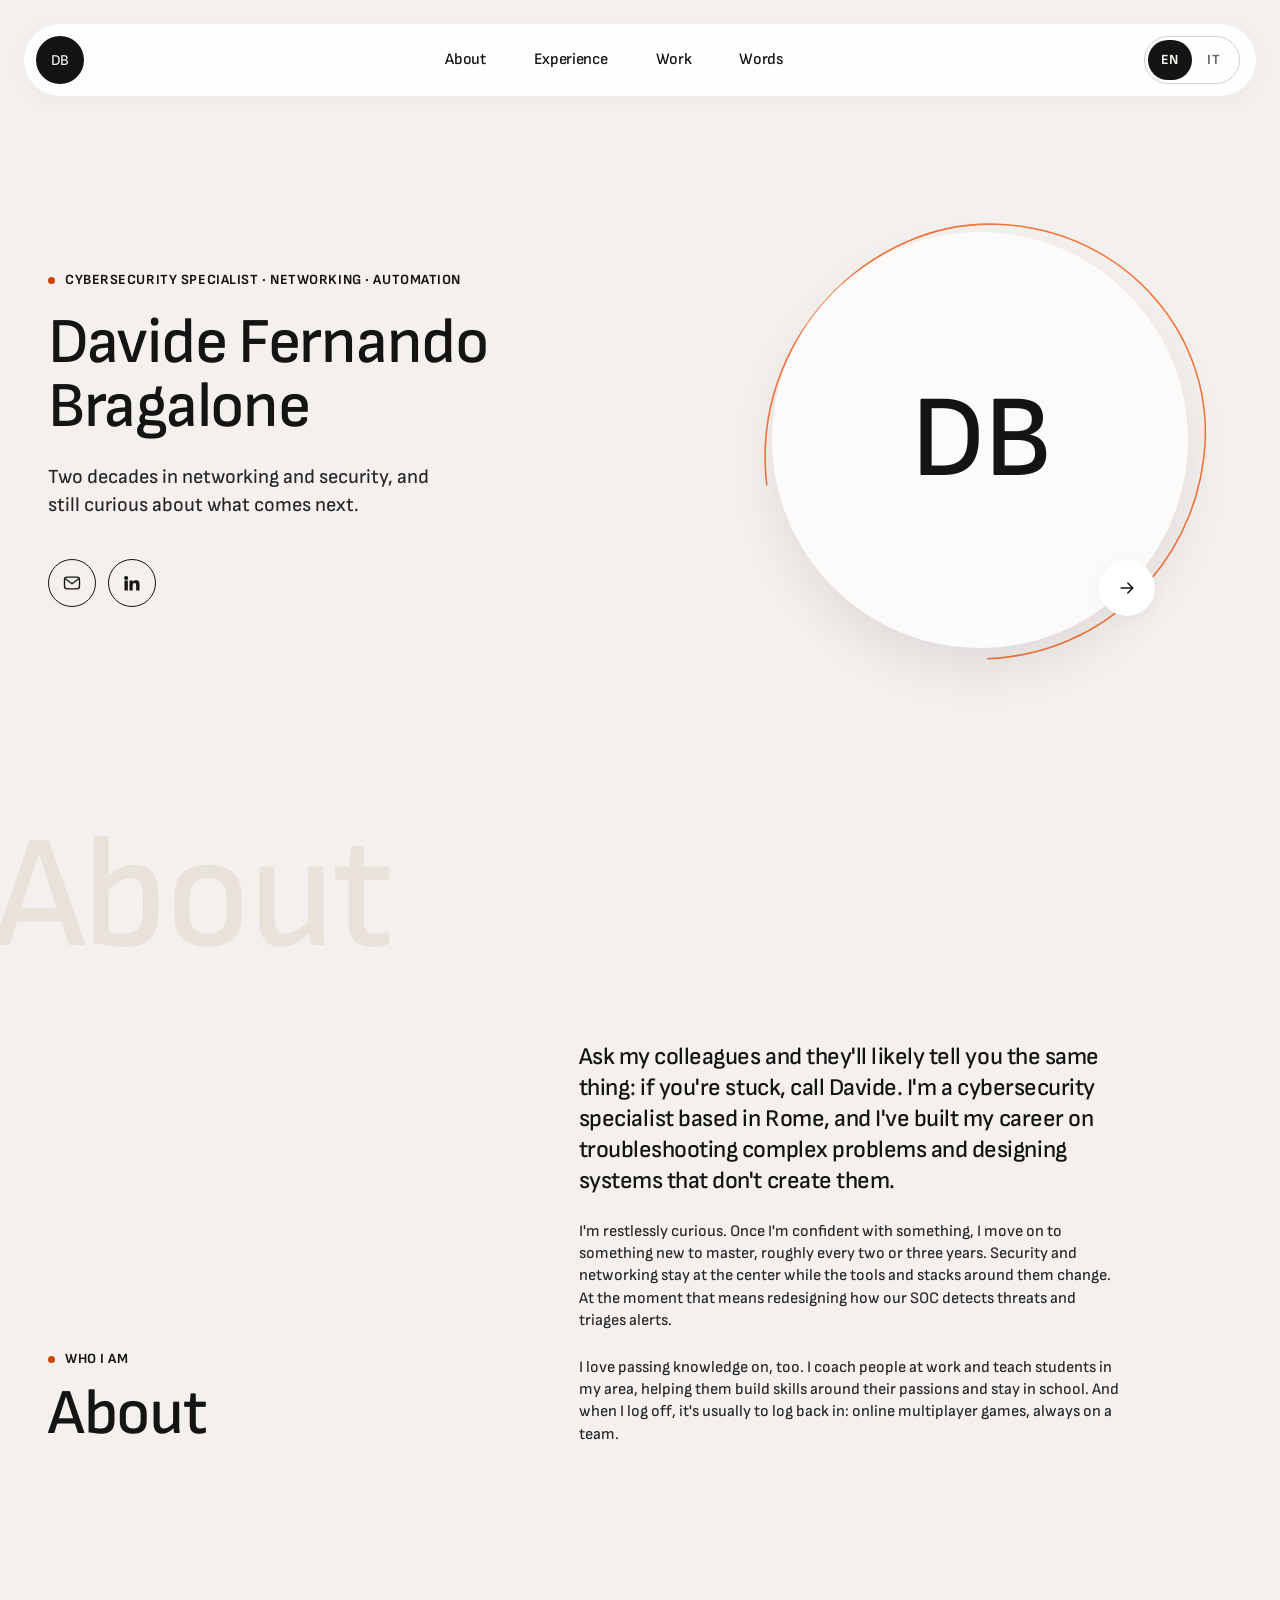
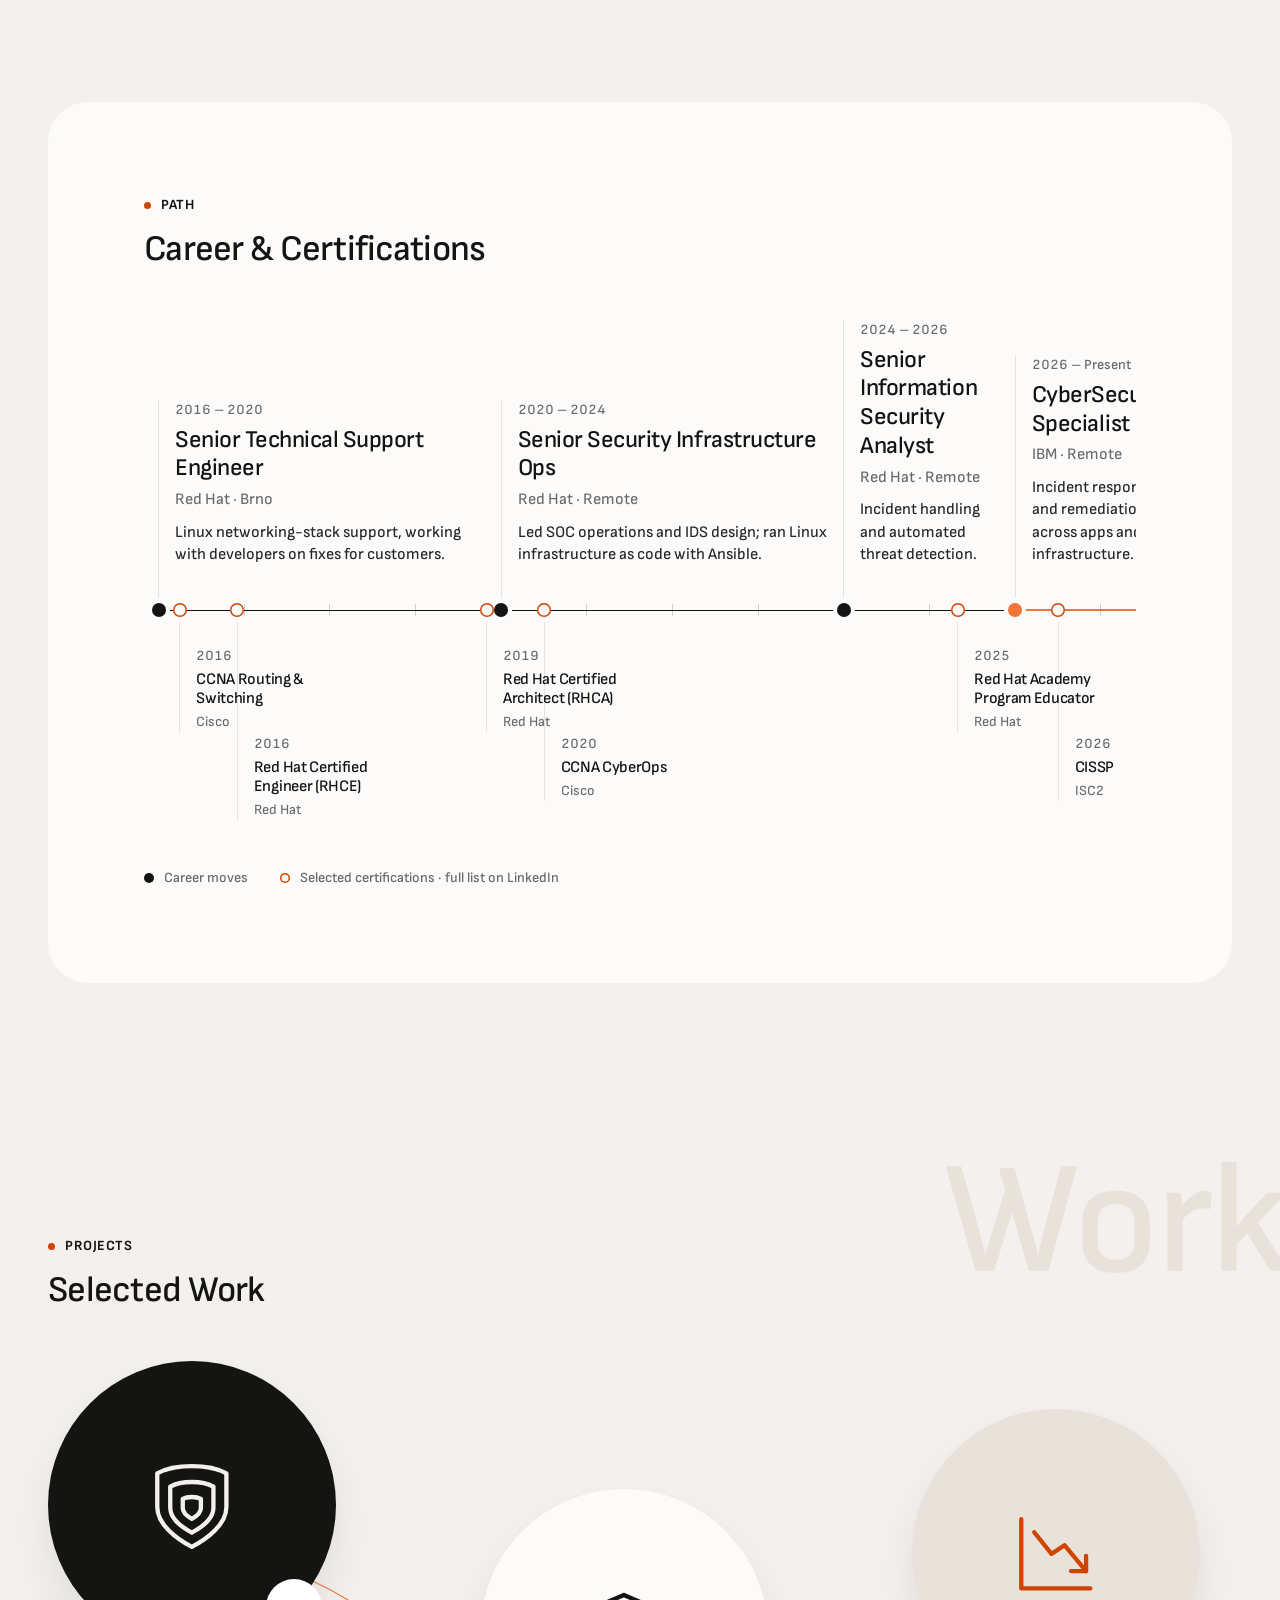
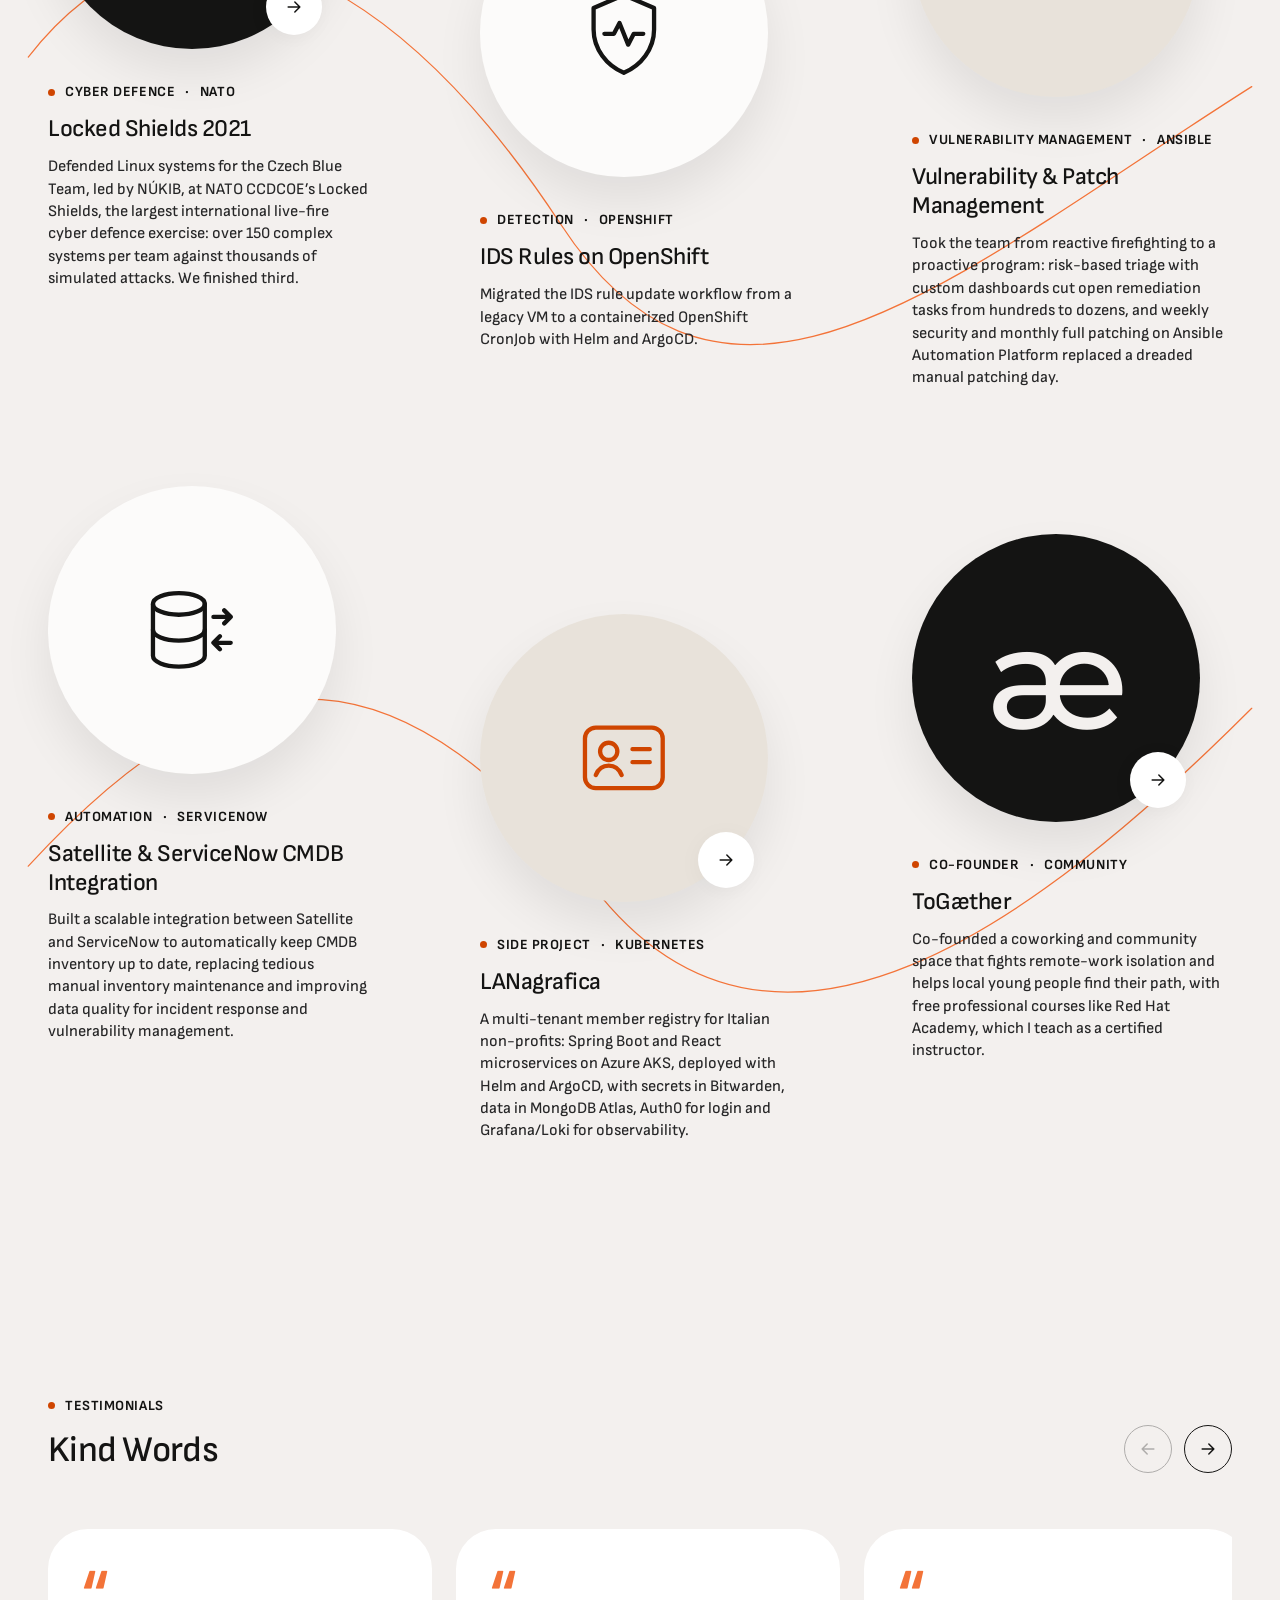
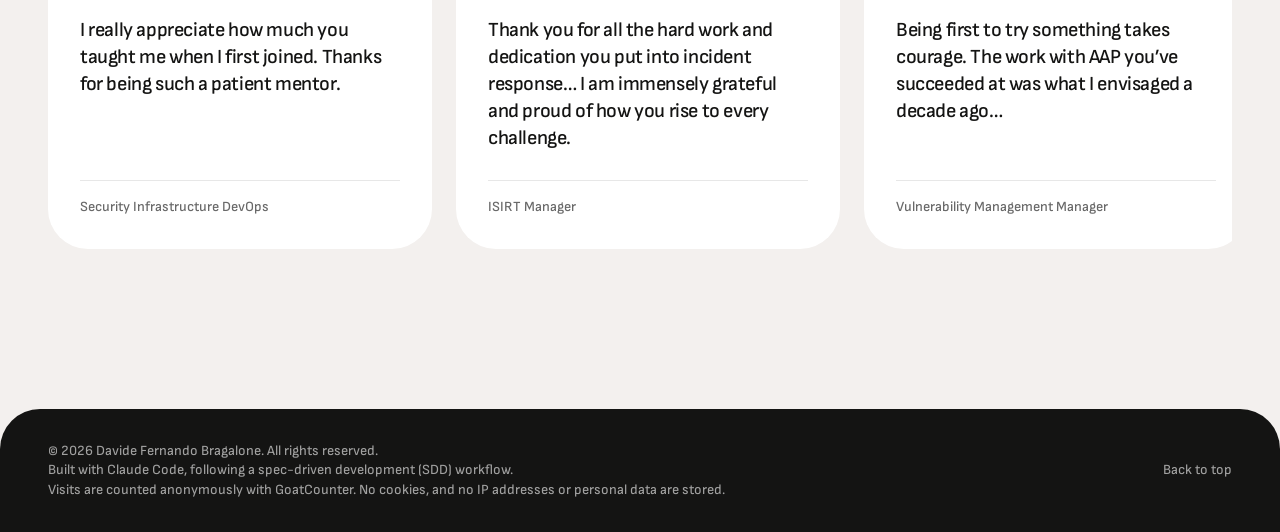
==== index.html @ 735aca2e "feat: personal landing page Static English/Italian landing page with the LANagrafica project page an" ====
<!doctype html>
<html lang="en">
<head>
  <meta charset="utf-8">
  <meta name="viewport" content="width=device-width, initial-scale=1">
  <title data-i18n="meta.title">Davide Fernando Bragalone</title>
  <meta name="color-scheme" content="light">
  <meta name="theme-color" content="#F3F0EE">
  <link rel="preconnect" href="https://fonts.googleapis.com">
  <link rel="preconnect" href="https://fonts.gstatic.com" crossorigin>
  <link rel="stylesheet" href="https://fonts.googleapis.com/css2?family=Sofia+Sans:ital,wght@0,300..800;1,300..800&display=swap">
  <!-- Montserrat only for the ToGæther "æ" portrait glyph, subset to that one character -->
  <link rel="stylesheet" href="https://fonts.googleapis.com/css2?family=Montserrat:wght@500&text=%C3%A6&display=swap">
  <link rel="stylesheet" href="./assets/css/tokens.css">
  <link rel="stylesheet" href="./assets/css/style.css">
  <script>document.documentElement.classList.add("js");</script>
  <script type="module" src="./assets/js/main.js"></script>
  <!-- GoatCounter: cookieless analytics; elements with data-goatcounter-click are counted as click events -->
  <script data-goatcounter="https://arcot.goatcounter.com/count" async src="https://gc.zgo.at/count.js"></script>
</head>
<body>
  <!-- Icon sprite: each icon is defined once and referenced with <use> -->
  <svg width="0" height="0" style="position:absolute" aria-hidden="true" focusable="false">
    <symbol id="i-email" viewBox="0 0 24 24" fill="none" stroke="currentColor" stroke-width="1.6" stroke-linecap="round" stroke-linejoin="round">
      <rect x="3" y="5" width="18" height="14" rx="3"/>
      <path d="M4 7l8 6 8-6"/>
    </symbol>
    <symbol id="i-linkedin" viewBox="0 0 24 24" fill="currentColor">
      <path d="M4.98 3.5a2.5 2.5 0 110 5 2.5 2.5 0 010-5zM3 9h4v12H3zM9 9h3.8v1.7h.05c.53-1 1.83-2.05 3.77-2.05C20.6 8.65 21 11.2 21 14.4V21h-4v-5.9c0-1.4-.03-3.2-1.95-3.2-1.95 0-2.25 1.52-2.25 3.1V21H9z"/>
    </symbol>
    <symbol id="i-arrow" viewBox="0 0 24 24" fill="none" stroke="currentColor" stroke-width="1.8" stroke-linecap="round" stroke-linejoin="round">
      <path d="M5 12h14M13 6l6 6-6 6"/>
    </symbol>
    <symbol id="i-external" viewBox="0 0 24 24" fill="none" stroke="currentColor" stroke-width="1.8" stroke-linecap="round" stroke-linejoin="round">
      <path d="M8 16L16 8M9 8h7v7"/>
    </symbol>
    <symbol id="i-menu" viewBox="0 0 24 24" fill="none" stroke="currentColor" stroke-width="1.8" stroke-linecap="round">
      <path d="M4 8h16M4 16h16"/>
    </symbol>
    <!-- Project portrait icons: thinner stroke than UI icons since they're drawn large -->
    <symbol id="i-ids" viewBox="0 0 24 24" fill="none" stroke="currentColor" stroke-width="1" stroke-linecap="round" stroke-linejoin="round">
      <path d="M12 3l7 3v5c0 4.5-3 8.3-7 10-4-1.7-7-5.5-7-10V6z"/>
      <path d="M7.5 12h2.2l1.3-2.5 2 5 1.3-2.5h2.2"/>
    </symbol>
    <symbol id="i-trend" viewBox="0 0 24 24" fill="none" stroke="currentColor" stroke-width="1" stroke-linecap="round" stroke-linejoin="round">
      <path d="M4 4v16h16"/>
      <path d="M7 7l4 5 3-2 5 6"/>
      <path d="M19 12.5V16h-3.5"/>
    </symbol>
    <symbol id="i-sync-db" viewBox="0 0 24 24" fill="none" stroke="currentColor" stroke-width="1" stroke-linecap="round" stroke-linejoin="round">
      <ellipse cx="9" cy="6" rx="6" ry="2.5"/>
      <path d="M3 6v12c0 1.4 2.7 2.5 6 2.5s6-1.1 6-2.5V6"/>
      <path d="M3 12c0 1.4 2.7 2.5 6 2.5s6-1.1 6-2.5"/>
      <path d="M17 9h4M19.5 7.5L21 9l-1.5 1.5M21 15h-4M18.5 13.5L17 15l1.5 1.5"/>
    </symbol>
    <symbol id="i-card" viewBox="0 0 24 24" fill="none" stroke="currentColor" stroke-width="1" stroke-linecap="round" stroke-linejoin="round">
      <rect x="3" y="5" width="18" height="14" rx="2.5"/>
      <circle cx="8.5" cy="10.5" r="2"/>
      <path d="M5.5 16c.6-1.5 1.7-2.2 3-2.2s2.4.7 3 2.2M14 10h4M14 13h4"/>
    </symbol>
    <symbol id="i-locked-shields" viewBox="0 0 24 24" fill="none" stroke="currentColor" stroke-width="1" stroke-linecap="round" stroke-linejoin="round">
      <path d="M4 4.48C8 2.26 16 2.26 20 4.48V12.25C20 16.32 15.52 19.65 12 21.5C8.48 19.65 4 16.32 4 12.25Z"/>
      <path d="M7 7.53C9.5 6.14 14.5 6.14 17 7.53V12.4C17 14.95 14.2 17.04 12 18.2C9.8 17.04 7 14.95 7 12.4Z"/>
      <path d="M9.9 10.4C10.95 9.8 13.05 9.8 14.1 10.4V12.5C14.1 13.6 12.92 14.5 12 15C11.08 14.5 9.9 13.6 9.9 12.5Z"/>
    </symbol>
  </svg>

  <a class="skip-link" href="#main" data-i18n="skip">Skip to content</a>

  <!-- Floating nav pill -->
  <header class="site-header">
    <div class="nav-pill">
      <a class="monogram" href="#top" data-i18n-attr="aria-label:nav.home" aria-label="Back to top">
        <span data-i18n="nav.monogram">DB</span>
      </a>

      <nav class="site-nav" id="site-nav" data-i18n-attr="aria-label:nav.label" aria-label="Sections">
        <ul>
          <li><a href="#about" data-i18n="nav.about">About</a></li>
          <li><a href="#experience" data-i18n="nav.experience">Experience</a></li>
          <li><a href="#work" data-i18n="nav.work">Work</a></li>
          <li><a href="#words" data-i18n="nav.words">Words</a></li>
        </ul>
      </nav>

      <div class="nav-end">
        <div class="lang-switch" role="group" data-i18n-attr="aria-label:lang.label" aria-label="Language">
          <button class="lang-btn" type="button" data-lang="en" data-goatcounter-click="lang-en" aria-pressed="true" lang="en">EN</button>
          <button class="lang-btn" type="button" data-lang="it" data-goatcounter-click="lang-it" aria-pressed="false" lang="it">IT</button>
        </div>
        <button class="circle-btn menu-btn" type="button" aria-expanded="false" aria-controls="site-nav" data-i18n-attr="aria-label:nav.menu" aria-label="Menu">
          <svg class="icon" aria-hidden="true" focusable="false"><use href="#i-menu"/></svg>
        </button>
      </div>
    </div>
  </header>

  <main id="main" tabindex="-1">
    <!-- Hero -->
    <section class="hero" id="top" aria-labelledby="hero-name">
      <div class="container hero-grid">
        <div class="hero-copy">
          <p class="eyebrow" data-i18n="hero.eyebrow">CyberSecurity Specialist · Networking · Automation</p>
          <h1 class="hero-name" id="hero-name" data-i18n="hero.name">Davide Fernando Bragalone</h1>
          <p class="hero-tagline" data-i18n="hero.tagline">Two decades in networking and security, and still curious about what comes next.</p>
          <ul class="social-links">
            <li>
              <a class="circle-btn" href="mailto:df.bragalone@gmail.com" data-goatcounter-click="contact-email" data-i18n-attr="aria-label:links.email" aria-label="Email">
                <svg class="icon" aria-hidden="true" focusable="false"><use href="#i-email"/></svg>
              </a>
            </li>
            <li>
              <a class="circle-btn" href="https://www.linkedin.com/in/davide-fernando-bragalone-40a007103/" rel="me" data-goatcounter-click="contact-linkedin" data-i18n-attr="aria-label:links.linkedin" aria-label="LinkedIn">
                <svg class="icon" aria-hidden="true" focusable="false"><use href="#i-linkedin"/></svg>
              </a>
            </li>
          </ul>
        </div>

        <div class="hero-visual">
          <!-- Orbital arc around the portrait -->
          <svg class="orbit orbit--hero" viewBox="0 0 400 400" aria-hidden="true" focusable="false">
            <path pathLength="1" d="M28 236 C 14 120, 110 22, 214 26 C 318 30, 392 118, 380 214 C 370 300, 300 372, 206 376"/>
          </svg>
          <div class="portrait-wrap">
            <!-- Swap the monogram for <img src="…" alt="…"> to show a photo; it is cropped to the circle -->
            <div class="portrait portrait--hero">
              <span class="portrait-mono" data-i18n="nav.monogram" aria-hidden="true">DB</span>
            </div>
            <a class="satellite" href="#about" data-i18n-attr="aria-label:hero.cta" aria-label="Discover">
              <svg class="icon" aria-hidden="true" focusable="false"><use href="#i-arrow"/></svg>
            </a>
          </div>
        </div>
      </div>
    </section>

    <!-- About -->
    <section class="section" id="about" aria-labelledby="about-title">
      <p class="ghost" aria-hidden="true" data-i18n="about.title">About</p>
      <div class="container about-grid">
        <header class="section-head" data-reveal>
          <p class="eyebrow" data-i18n="about.eyebrow">Who I am</p>
          <h2 id="about-title" data-i18n="about.title">About</h2>
        </header>
        <div class="about-body" data-reveal>
          <p class="about-lead" data-i18n="about.p1">Ask my colleagues and they'll likely tell you the same thing: if you're stuck, call Davide. I'm a cybersecurity specialist based in Rome, and I've built my career on troubleshooting complex problems and designing systems that don't create them.</p>
          <p data-i18n="about.p2">I'm restlessly curious. Once I'm confident with something, I move on to something new to master, roughly every two or three years. Security and networking stay at the center while the tools and stacks around them change. At the moment that means redesigning how our SOC detects threats and triages alerts.</p>
          <p data-i18n="about.p3">I love passing knowledge on, too. I coach people at work and teach students in my area, helping them build skills around their passions and stay in school. And when I log off, it's usually to log back in: online multiplayer games, always on a team.</p>
        </div>
      </div>
    </section>

    <!-- Career & certifications: horizontal timeline on a shared year axis -->
    <section class="section" id="experience" aria-labelledby="experience-title">
      <div class="container">
        <div class="panel">
          <header class="section-head" data-reveal>
            <p class="eyebrow" data-i18n="exp.eyebrow">Path</p>
            <h2 id="experience-title" data-i18n="exp.title">Career &amp; Certifications</h2>
          </header>

          <!-- --from is the first year on the axis, --years its length. Each stop spans --start → --end; each cert sits at --at. -->
          <div class="htl" role="region" tabindex="0" data-i18n-attr="aria-label:exp.title" aria-label="Career &amp; Certifications">
            <div class="htl-track" style="--from: 2016; --years: 12">
              <h3 class="sr-only" data-i18n="exp.lane.career">Career moves</h3>
              <ol class="htl-career" data-stagger>
                <li class="htl-stop" style="--start: 2016; --end: 2020" data-reveal>
                  <p class="htl-dates"><time datetime="2016-06">2016</time> – <time datetime="2020-10">2020</time></p>
                  <p class="htl-role" data-i18n="exp.1.role">Senior Technical Support Engineer</p>
                  <p class="htl-org" data-i18n="exp.1.org">Red Hat · Brno</p>
                  <p class="htl-note" data-i18n="exp.1.note">Linux networking-stack support, working with developers on fixes for customers.</p>
                </li>
                <li class="htl-stop" style="--start: 2020; --end: 2024" data-reveal>
                  <p class="htl-dates"><time datetime="2020-10">2020</time> – <time datetime="2024-09">2024</time></p>
                  <p class="htl-role" data-i18n="exp.2.role">Senior Security Infrastructure Ops</p>
                  <p class="htl-org" data-i18n="exp.2.org">Red Hat · Remote</p>
                  <p class="htl-note" data-i18n="exp.2.note">Led SOC operations and IDS design; ran Linux infrastructure as code with Ansible.</p>
                </li>
                <li class="htl-stop" style="--start: 2024; --end: 2026" data-reveal>
                  <p class="htl-dates"><time datetime="2024-09">2024</time> – <time datetime="2026-04">2026</time></p>
                  <p class="htl-role" data-i18n="exp.3.role">Senior Information Security Analyst</p>
                  <p class="htl-org" data-i18n="exp.3.org">Red Hat · Remote</p>
                  <p class="htl-note" data-i18n="exp.3.note">Incident handling and automated threat detection.</p>
                </li>
                <li class="htl-stop htl-stop--now" style="--start: 2026; --end: 2028" data-reveal>
                  <p class="htl-dates"><time datetime="2026-04">2026</time> – <span data-i18n="exp.present">Present</span></p>
                  <p class="htl-role" data-i18n="exp.4.role">CyberSecurity Specialist</p>
                  <p class="htl-org" data-i18n="exp.4.org">IBM · Remote</p>
                  <p class="htl-note" data-i18n="exp.4.note">Incident response and remediation across apps and infrastructure.</p>
                </li>
              </ol>

              <div class="htl-axis" aria-hidden="true"></div>

              <h3 class="sr-only" data-i18n="exp.lane.certs">Selected certifications · full list on LinkedIn</h3>
              <ol class="htl-certs" data-stagger>
                <li class="htl-cert" style="--at: 2016.25" data-reveal>
                  <p class="htl-dates"><time datetime="2016-04">2016</time></p>
                  <p class="htl-cert-name" data-i18n="cert.1.name">CCNA Routing &amp; Switching</p>
                  <p class="htl-org" data-i18n="cert.1.issuer">Cisco</p>
                </li>
                <li class="htl-cert" style="--at: 2016.92" data-reveal>
                  <p class="htl-dates"><time datetime="2016-12">2016</time></p>
                  <p class="htl-cert-name" data-i18n="cert.2.name">Red Hat Certified Engineer (RHCE)</p>
                  <p class="htl-org" data-i18n="cert.2.issuer">Red Hat</p>
                </li>
                <li class="htl-cert" style="--at: 2019.83" data-reveal>
                  <p class="htl-dates"><time datetime="2019-11">2019</time></p>
                  <p class="htl-cert-name" data-i18n="cert.3.name">Red Hat Certified Architect (RHCA)</p>
                  <p class="htl-org" data-i18n="cert.3.issuer">Red Hat</p>
                </li>
                <li class="htl-cert" style="--at: 2020.5" data-reveal>
                  <p class="htl-dates"><time datetime="2020">2020</time></p>
                  <p class="htl-cert-name" data-i18n="cert.4.name">CCNA CyberOps</p>
                  <p class="htl-org" data-i18n="cert.4.issuer">Cisco</p>
                </li>
                <li class="htl-cert" style="--at: 2025.33" data-reveal>
                  <p class="htl-dates"><time datetime="2025-05">2025</time></p>
                  <p class="htl-cert-name" data-i18n="cert.5.name">Red Hat Academy Program Educator</p>
                  <p class="htl-org" data-i18n="cert.5.issuer">Red Hat</p>
                </li>
                <li class="htl-cert" style="--at: 2026.5" data-reveal>
                  <p class="htl-dates"><time datetime="2026-07">2026</time></p>
                  <p class="htl-cert-name" data-i18n="cert.6.name">CISSP</p>
                  <p class="htl-org" data-i18n="cert.6.issuer">ISC2</p>
                </li>
              </ol>
            </div>
          </div>

          <ul class="htl-legend" aria-hidden="true">
            <li class="htl-legend-career" data-i18n="exp.lane.career">Career moves</li>
            <li class="htl-legend-cert" data-i18n="exp.lane.certs">Selected certifications · full list on LinkedIn</li>
          </ul>
        </div>
      </div>
    </section>

    <!-- Selected work: circular portraits in an asymmetric constellation -->
    <section class="section section--work" id="work" aria-labelledby="work-title">
      <p class="ghost ghost--right" aria-hidden="true" data-i18n="work.ghost">Work</p>
      <div class="container">
        <header class="section-head" data-reveal>
          <p class="eyebrow" data-i18n="work.eyebrow">Projects</p>
          <h2 id="work-title" data-i18n="work.title">Selected Work</h2>
        </header>

        <div class="constellation">
          <svg class="orbit orbit--work" viewBox="0 0 1200 1400" preserveAspectRatio="none" aria-hidden="true" focusable="false">
            <path d="M-20 300 C 120 120, 330 180, 520 470 C 690 730, 920 520, 1220 330"/>
            <path d="M-20 1120 C 200 880, 360 900, 560 1150 C 740 1370, 1000 1180, 1220 960"/>
          </svg>

          <ul class="work-grid" data-stagger>
            <li>
              <article class="work-card" data-reveal>
                <div class="portrait-wrap">
                  <div class="portrait portrait--ink"><svg class="portrait-icon" aria-hidden="true" focusable="false"><use href="#i-locked-shields"/></svg></div>
                  <a class="satellite" href="https://ccdcoe.org/news/2021/sweden-scored-highest-at-the-cyber-defence-exercise-locked-shields-2021/" data-goatcounter-click="project-locked-shields" aria-labelledby="w1-view w1-title">
                    <span class="sr-only" id="w1-view" data-i18n="work.view">View project</span>
                    <svg class="icon" aria-hidden="true" focusable="false"><use href="#i-arrow"/></svg>
                  </a>
                </div>
                <p class="eyebrow"><span data-i18n="work.1.tag1">Cyber Defence</span> · <span data-i18n="work.1.tag2">NATO</span></p>
                <h3 class="card-title" id="w1-title" data-i18n="work.1.title">Locked Shields 2021</h3>
                <p class="card-text" data-i18n="work.1.blurb">Defended Linux systems for the Czech Blue Team, led by NÚKIB, at NATO CCDCOE’s Locked Shields, the largest international live-fire cyber defence exercise: over 150 complex systems per team against thousands of simulated attacks. We finished third.</p>
              </article>
            </li>
            <li>
              <article class="work-card" data-reveal>
                <div class="portrait-wrap">
                  <div class="portrait portrait--lifted"><svg class="portrait-icon" aria-hidden="true" focusable="false"><use href="#i-ids"/></svg></div>
                </div>
                <p class="eyebrow"><span data-i18n="work.2.tag1">Detection</span> · <span data-i18n="work.2.tag2">OpenShift</span></p>
                <h3 class="card-title" id="w2-title" data-i18n="work.2.title">IDS Rules on OpenShift</h3>
                <p class="card-text" data-i18n="work.2.blurb">Migrated the IDS rule update workflow from a legacy VM to a containerized OpenShift CronJob with Helm and ArgoCD.</p>
              </article>
            </li>
            <li>
              <article class="work-card" data-reveal>
                <div class="portrait-wrap">
                  <div class="portrait portrait--warm"><svg class="portrait-icon" aria-hidden="true" focusable="false"><use href="#i-trend"/></svg></div>
                </div>
                <p class="eyebrow"><span data-i18n="work.3.tag1">Vulnerability Management</span> · <span data-i18n="work.3.tag2">Ansible</span></p>
                <h3 class="card-title" id="w3-title" data-i18n="work.3.title">Vulnerability &amp; Patch Management</h3>
                <p class="card-text" data-i18n="work.3.blurb">Took the team from reactive firefighting to a proactive program: risk-based triage with custom dashboards cut open remediation tasks from hundreds to dozens, and weekly security and monthly full patching on Ansible Automation Platform replaced a dreaded manual patching day.</p>
              </article>
            </li>
            <li>
              <article class="work-card" data-reveal>
                <div class="portrait-wrap">
                  <div class="portrait portrait--lifted"><svg class="portrait-icon" aria-hidden="true" focusable="false"><use href="#i-sync-db"/></svg></div>
                </div>
                <p class="eyebrow"><span data-i18n="work.4.tag1">Automation</span> · <span data-i18n="work.4.tag2">ServiceNow</span></p>
                <h3 class="card-title" id="w4-title" data-i18n="work.4.title">Satellite &amp; ServiceNow CMDB Integration</h3>
                <p class="card-text" data-i18n="work.4.blurb">Built a scalable integration between Satellite and ServiceNow to automatically keep CMDB inventory up to date, replacing tedious manual inventory maintenance and improving data quality for incident response and vulnerability management.</p>
              </article>
            </li>
            <li>
              <article class="work-card" data-reveal>
                <div class="portrait-wrap">
                  <div class="portrait portrait--warm"><svg class="portrait-icon" aria-hidden="true" focusable="false"><use href="#i-card"/></svg></div>
                  <a class="satellite" href="./lanagrafica.html" aria-labelledby="w5-view w5-title">
                    <span class="sr-only" id="w5-view" data-i18n="work.view">View project</span>
                    <svg class="icon" aria-hidden="true" focusable="false"><use href="#i-arrow"/></svg>
                  </a>
                </div>
                <p class="eyebrow"><span data-i18n="work.5.tag1">Side project</span> · <span data-i18n="work.5.tag2">Kubernetes</span></p>
                <h3 class="card-title" id="w5-title" data-i18n="work.5.title">LANagrafica</h3>
                <p class="card-text" data-i18n="work.5.blurb">A multi-tenant member registry for Italian non-profits: Spring Boot and React microservices on Azure AKS, deployed with Helm and ArgoCD, with secrets in Bitwarden, data in MongoDB Atlas, Auth0 for login and Grafana/Loki for observability.</p>
              </article>
            </li>
            <li>
              <article class="work-card" data-reveal>
                <div class="portrait-wrap">
                  <div class="portrait portrait--ink"><span class="portrait-glyph" aria-hidden="true">æ</span></div>
                  <a class="satellite" href="https://www.instagram.com/togaether_anzio" data-goatcounter-click="project-togaether" aria-labelledby="w6-view w6-title">
                    <span class="sr-only" id="w6-view" data-i18n="work.view">View project</span>
                    <svg class="icon" aria-hidden="true" focusable="false"><use href="#i-arrow"/></svg>
                  </a>
                </div>
                <p class="eyebrow"><span data-i18n="work.6.tag1">Co-founder</span> · <span data-i18n="work.6.tag2">Community</span></p>
                <h3 class="card-title" id="w6-title" data-i18n="work.6.title">ToGæther</h3>
                <p class="card-text" data-i18n="work.6.blurb">Co-founded a coworking and community space that fights remote-work isolation and helps local young people find their path, with free professional courses like Red Hat Academy, which I teach as a certified instructor.</p>
              </article>
            </li>
          </ul>
        </div>
      </div>
    </section>

    <!-- Testimonials: stadium cards in a horizontal track. Quotes stay in English in both languages. -->
    <section class="section" id="words" aria-labelledby="words-title">
      <div class="container">
        <div class="words-head">
          <header class="section-head" data-reveal>
            <p class="eyebrow" data-i18n="words.eyebrow">Testimonials</p>
            <h2 id="words-title" data-i18n="words.title">Kind Words</h2>
          </header>
          <div class="carousel-controls">
            <button class="circle-btn carousel-prev" type="button" data-i18n-attr="aria-label:words.prev" aria-label="Previous">
              <svg class="icon icon--flip" aria-hidden="true" focusable="false"><use href="#i-arrow"/></svg>
            </button>
            <button class="circle-btn carousel-next" type="button" data-i18n-attr="aria-label:words.next" aria-label="Next">
              <svg class="icon" aria-hidden="true" focusable="false"><use href="#i-arrow"/></svg>
            </button>
          </div>
        </div>

        <ul class="quote-track" tabindex="0" data-i18n-attr="aria-label:words.title" aria-label="Kind Words" data-stagger>
          <li>
            <figure class="quote-card" lang="en" data-reveal>
              <span class="quote-glyph" aria-hidden="true">“</span>
              <blockquote>
                <p>I really appreciate how much you taught me when I first joined. Thanks for being such a patient mentor.</p>
              </blockquote>
              <figcaption>
                <span class="quote-role">Security Infrastructure DevOps</span>
              </figcaption>
            </figure>
          </li>
          <li>
            <figure class="quote-card" lang="en" data-reveal>
              <span class="quote-glyph" aria-hidden="true">“</span>
              <blockquote>
                <p>Thank you for all the hard work and dedication you put into incident response… I am immensely grateful and proud of how you rise to every challenge.</p>
              </blockquote>
              <figcaption>
                <span class="quote-role">ISIRT Manager</span>
              </figcaption>
            </figure>
          </li>
          <li>
            <figure class="quote-card" lang="en" data-reveal>
              <span class="quote-glyph" aria-hidden="true">“</span>
              <blockquote>
                <p>Being first to try something takes courage. The work with AAP you’ve succeeded at was what I envisaged a decade ago…</p>
              </blockquote>
              <figcaption>
                <span class="quote-role">Vulnerability Management Manager</span>
              </figcaption>
            </figure>
          </li>
          <li>
            <figure class="quote-card" lang="en" data-reveal>
              <span class="quote-glyph" aria-hidden="true">“</span>
              <blockquote>
                <p>Davide is an excellent and reliable partner… who consistently anticipates needs, solves problems, and is always ready to give a hand wherever the team needs it.</p>
              </blockquote>
              <figcaption>
                <span class="quote-role">CTI Analyst</span>
              </figcaption>
            </figure>
          </li>
          <li>
            <figure class="quote-card" lang="en" data-reveal>
              <span class="quote-glyph" aria-hidden="true">“</span>
              <blockquote>
                <p>He’s my point of reference when it comes to networking. Always eager to help and to go the extra mile to find and provide any necessary information for solving technical issues.</p>
              </blockquote>
              <figcaption>
                <span class="quote-role">Support Engineer</span>
              </figcaption>
            </figure>
          </li>
          <li>
            <figure class="quote-card" lang="en" data-reveal>
              <span class="quote-glyph" aria-hidden="true">“</span>
              <blockquote>
                <p>…having a skilled system admin makes a real difference… His willingness to collaborate has greatly helped in identifying the root cause of a bug…</p>
              </blockquote>
              <figcaption>
                <span class="quote-role">Storage SME</span>
              </figcaption>
            </figure>
          </li>
        </ul>
      </div>
    </section>
  </main>

  <footer class="site-footer">
    <div class="container">
      <div class="footer-bottom">
        <div>
          <p class="copyright" data-i18n="footer.copy">© 2026 Davide Fernando Bragalone. All rights reserved.</p>
          <p class="copyright" data-i18n="footer.built">Built with Claude Code, following a spec-driven development (SDD) workflow.</p>
          <p class="copyright" data-i18n="footer.privacy">Visits are counted anonymously with GoatCounter. No cookies, and no IP addresses or personal data are stored.</p>
        </div>
        <a class="footer-top" href="#top" data-i18n="nav.home">Back to top</a>
      </div>
    </div>
  </footer>
</body>
</html>
---- assets/css/tokens.css ----
/* ==========================================================================
   Design tokens — warm editorial system, mirrors design_mastercar.md §2–§6.
   style.css consumes these; it never hardcodes a color, font or duration.
   ========================================================================== */

:root {
  /* Surface */
  --c-canvas: #F3F0EE;       /* Canvas Cream — page background, never white */
  --c-lifted: #FCFBFA;       /* Lifted Cream — paper laid on paper */
  --c-white: #FFFFFF;        /* Nav pill, satellites, secondary buttons */
  --c-ghost: #E8E2DA;        /* Cream-on-cream watermark headlines */

  /* Text & ink */
  --c-ink: #141413;          /* Ink Black — text, primary CTAs, footer */
  --c-charcoal: #262627;
  --c-slate: #696969;        /* Muted secondary text */
  --c-taupe: #D1CDC7;        /* Whisper text / hairlines on cream */

  /* Accent — used sparingly */
  --c-signal: #CF4500;       /* Signal Orange — eyebrow dots only */
  --c-orbit: #F37338;        /* Light Signal Orange — orbital arcs, active cues */
  --c-link: #3860BE;         /* Link Blue — inline links */

  /* Ink at fixed opacities */
  --c-ink-10: rgba(20, 20, 19, 0.1);
  --c-ink-50: rgba(20, 20, 19, 0.5);
  --c-white-15: rgba(255, 255, 255, 0.15);
  --c-white-40: rgba(255, 255, 255, 0.4);
  --c-white-60: rgba(255, 255, 255, 0.6);

  /* Typography — one family; contrast comes from scale, weight, tracking */
  --font: "Sofia Sans", Arial, sans-serif;
  --font-glyph: "Montserrat", var(--font); /* ToGæther "æ" portrait glyph only */
  --w-body: 450;             /* load-bearing half-step weight */
  --w-medium: 500;
  --w-bold: 700;
  --tracking-tight: -0.02em; /* all headlines */
  --tracking-ui: -0.02em;    /* nav links, buttons */
  --tracking-eyebrow: 0.04em;
  --text-xs: 0.75rem;        /* 12 */
  --text-sm: 0.875rem;       /* 14 — eyebrow, footer links */
  --text-base: 1rem;         /* 16 — body, buttons */
  --text-lg: 1.5rem;         /* 24 — H3 */
  --text-xl: clamp(2rem, 4vw, 2.25rem);          /* 36 — H2 */
  --text-hero: clamp(2.5rem, 6vw, 4rem);         /* 64 — H1 */
  --text-ghost: clamp(4.5rem, 14vw, 10rem);      /* watermark */
  --leading-display: 1;
  --leading-title: 1.2;
  --leading: 1.4;

  /* Shape — small, 20–40, or full pill; nothing in between */
  --radius-sm: 4px;
  --radius-btn: 20px;
  --radius-lg: 40px;
  --radius-pill: 999px;
  --border-btn: 1.5px;

  /* Project portrait icons */
  --portrait-icon: 0.36;       /* icon size as a fraction of the portrait diameter */

  /* Elevation — atmospheric, never hard */
  --shadow-1: 0 4px 24px 0 rgba(0, 0, 0, 0.04);
  --shadow-2: 0 24px 48px 0 rgba(0, 0, 0, 0.08);

  /* Motion */
  --dur-fast: 200ms;
  --dur-slow: 600ms;
  --ease: cubic-bezier(0.22, 1, 0.36, 1);
  --stagger-step: 90ms;

  /* Space (8px base: 8 / 16 / 24 / 32 / 48 / 64 / 96 / 128) */
  --space-1: 0.5rem;
  --space-2: 1rem;
  --space-3: 1.5rem;
  --space-4: 2rem;
  --space-6: 3rem;
  --space-8: 4rem;
  --space-12: 6rem;
  --space-16: 8rem;
  --measure: 80rem;          /* 1280 */
  --measure-prose: 60ch;
  --tap: 3rem;               /* 48px */
  --nav-top: 1.5rem;         /* the pill floats, doesn't touch */
  --nav-h: 4.5rem;

  /* Horizontal timeline */
  --htl-year: 5.5rem;        /* narrowest a year gets before the track scrolls */
  --htl-axis: 1.5rem;        /* axis band: line + year ticks */
  --htl-dot: 0.875rem;
  --htl-cert-w: 10rem;
  --htl-cert-drop: 5.5rem;   /* every other cert hangs lower so neighbours don't collide */

  /* Roadmap track (project page) */
  --roadmap-node: 3.5rem;
  --roadmap-line: 1.5px;
}
---- assets/css/style.css ----
/* ==========================================================================
   Layout & components. Mobile-first; breakpoints at 48rem (md) and 64rem (lg).
   Every value comes from tokens.css.
   ========================================================================== */

/* ---------- Base ---------- */

*,
*::before,
*::after {
  box-sizing: border-box;
}

html {
  scroll-behavior: smooth;
  scroll-padding-top: calc(var(--nav-top) + var(--nav-h) + var(--space-2));
  -webkit-text-size-adjust: 100%;
}

body {
  margin: 0;
  min-height: 100vh;
  background: var(--c-canvas);
  color: var(--c-ink);
  font-family: var(--font);
  font-size: var(--text-base);
  font-weight: var(--w-body);
  line-height: var(--leading);
  overflow-x: clip;
  -webkit-font-smoothing: antialiased;
}

h1,
h2,
h3 {
  margin: 0;
  font-weight: var(--w-medium);
  letter-spacing: var(--tracking-tight);
}

p,
ul,
ol,
blockquote,
figure {
  margin: 0;
}

a {
  color: inherit;
}

:focus-visible {
  outline: 2px solid var(--c-ink);
  outline-offset: 3px;
}

.sr-only {
  position: absolute;
  width: 1px;
  height: 1px;
  margin: -1px;
  padding: 0;
  overflow: hidden;
  clip: rect(0 0 0 0);
  white-space: nowrap;
  border: 0;
}

.skip-link {
  position: absolute;
  top: var(--space-1);
  left: var(--space-1);
  z-index: 100;
  display: inline-flex;
  align-items: center;
  min-height: var(--tap);
  padding: 0 var(--space-3);
  border-radius: var(--radius-btn);
  background: var(--c-ink);
  color: var(--c-canvas);
  font-weight: var(--w-medium);
  text-decoration: none;
  transform: translateY(-200%);
}

.skip-link:focus {
  transform: none;
}

.icon {
  width: 1.25rem;
  height: 1.25rem;
  flex: none;
}

.icon--sm {
  width: 1rem;
  height: 1rem;
}

.icon--flip {
  transform: scaleX(-1);
}

/* ---------- Primitives ---------- */

/* Eyebrow: accent dot + uppercase bold label — the section-category signal */
.eyebrow {
  display: inline-flex;
  align-items: center;
  gap: 0.625rem;
  color: var(--c-ink);
  font-size: var(--text-sm);
  font-weight: var(--w-bold);
  line-height: 1;
  letter-spacing: var(--tracking-eyebrow);
  text-transform: uppercase;
}

.eyebrow::before {
  content: "";
  width: 0.4375rem;
  height: 0.4375rem;
  flex: none;
  border-radius: 50%;
  background: var(--c-signal);
}

/* Pill buttons: ink primary, outlined secondary */
.btn {
  display: inline-flex;
  align-items: center;
  justify-content: center;
  gap: var(--space-1);
  min-height: 2.75rem;
  padding: 0.375rem var(--space-3);
  border: var(--border-btn) solid var(--c-ink);
  border-radius: var(--radius-btn);
  font: inherit;
  font-weight: var(--w-medium);
  letter-spacing: var(--tracking-ui);
  line-height: 1;
  text-decoration: none;
  cursor: pointer;
  transition: background-color var(--dur-fast) var(--ease),
    color var(--dur-fast) var(--ease),
    transform var(--dur-fast) var(--ease);
}

.btn:active {
  transform: scale(0.97);
}

.btn--primary {
  background: var(--c-ink);
  color: var(--c-canvas);
}

.btn--primary:hover {
  background: var(--c-charcoal);
}

.btn--secondary {
  background: var(--c-white);
  color: var(--c-ink);
  font-weight: var(--w-body);
}

.btn--secondary:hover {
  background: var(--c-lifted);
}

/* Icon-only circle button */
.circle-btn {
  display: inline-grid;
  place-items: center;
  width: var(--tap);
  height: var(--tap);
  flex: none;
  padding: 0;
  border: 1px solid var(--c-ink);
  border-radius: 50%;
  background: transparent;
  color: var(--c-ink);
  cursor: pointer;
  transition: background-color var(--dur-fast) var(--ease),
    color var(--dur-fast) var(--ease),
    opacity var(--dur-fast) var(--ease);
}

.circle-btn:hover {
  background: var(--c-ink);
  color: var(--c-canvas);
}

.circle-btn:disabled {
  opacity: 0.3;
  cursor: default;
  background: transparent;
  color: var(--c-ink);
}

/* Circular portrait with a docked white satellite CTA */
.portrait-wrap {
  --d: 17rem;
  position: relative;
  width: var(--d);
  max-width: 100%;
  aspect-ratio: 1;
}

.portrait {
  display: grid;
  place-items: center;
  width: 100%;
  height: 100%;
  overflow: hidden;
  border-radius: 50%;
  background: var(--c-lifted);
  box-shadow: var(--shadow-2);
}

.portrait img {
  width: 100%;
  height: 100%;
  object-fit: cover;
}

.portrait--ink {
  background: var(--c-ink);
  color: var(--c-canvas);
}

.portrait--lifted {
  background: var(--c-lifted);
  color: var(--c-ink);
}

.portrait--warm {
  background: var(--c-ghost);
  color: var(--c-signal);
}

.portrait-glyph,
.portrait-mono {
  font-weight: var(--w-medium);
  letter-spacing: var(--tracking-tight);
  line-height: 1;
}

.portrait-glyph {
  font-family: var(--font-glyph);
  font-size: calc(var(--d) * 0.5);
}

.portrait-icon {
  width: calc(var(--d) * var(--portrait-icon));
  height: calc(var(--d) * var(--portrait-icon));
}

/* Sits on the circle's perimeter at 45° (0.854 × diameter), protruding outside */
.satellite {
  --s: 3.5rem;
  position: absolute;
  top: calc(85.4% - var(--s) / 2);
  left: calc(85.4% - var(--s) / 2);
  display: grid;
  place-items: center;
  width: var(--s);
  height: var(--s);
  border-radius: 50%;
  background: var(--c-white);
  color: var(--c-ink);
  box-shadow: var(--shadow-1);
  transition: background-color var(--dur-fast) var(--ease),
    color var(--dur-fast) var(--ease),
    transform var(--dur-fast) var(--ease);
}

.satellite .icon {
  transition: transform var(--dur-fast) var(--ease);
}

.satellite:hover {
  background: var(--c-ink);
  color: var(--c-canvas);
}

.satellite:hover .icon {
  transform: translateX(3px);
}

/* Thin, slightly hand-drawn orbital arcs */
.orbit {
  position: absolute;
  z-index: -1;
  overflow: visible;
  pointer-events: none;
}

.orbit path {
  fill: none;
  stroke: var(--c-orbit);
  stroke-width: 1.25;
  stroke-linecap: round;
}

/* Cream-on-cream watermark headline */
.ghost {
  position: absolute;
  z-index: -1;
  top: var(--space-4);
  left: -0.04em;
  color: var(--c-ghost);
  font-size: var(--text-ghost);
  font-weight: var(--w-medium);
  line-height: 1;
  letter-spacing: var(--tracking-tight);
  white-space: nowrap;
  pointer-events: none;
  user-select: none;
}

.ghost--right {
  left: auto;
  right: -0.04em;
}

.card-title {
  font-size: var(--text-lg);
  line-height: var(--leading-title);
}

.card-text {
  color: var(--c-charcoal);
}

/* ---------- Layout ---------- */

.section {
  position: relative;
  isolation: isolate;
  padding: var(--space-8) var(--space-2);
}

.container {
  width: 100%;
  max-width: var(--measure);
  margin-inline: auto;
}

.section-head {
  display: flex;
  flex-direction: column;
  align-items: flex-start;
  gap: var(--space-2);
  margin-bottom: var(--space-6);
}

.section-head h2 {
  font-size: var(--text-xl);
  line-height: 1.22;
}

/* Lifted-cream stadium panel: paper laid on paper */
.panel {
  padding: var(--space-6) var(--space-3);
  border-radius: var(--radius-lg);
  background: var(--c-lifted);
}

/* ---------- Header: floating nav pill ---------- */

.site-header {
  position: sticky;
  top: var(--nav-top);
  z-index: 50;
  margin-top: var(--nav-top);
  padding-inline: var(--space-2);
}

.nav-pill {
  position: relative;
  display: flex;
  align-items: center;
  gap: var(--space-2);
  max-width: var(--measure);
  min-height: var(--nav-h);
  margin-inline: auto;
  padding: 0.75rem;
  border-radius: var(--radius-pill);
  background: rgba(255, 255, 255, 0.92);
  box-shadow: var(--shadow-1);
  -webkit-backdrop-filter: blur(12px);
  backdrop-filter: blur(12px);
}

.monogram {
  display: grid;
  place-items: center;
  width: var(--tap);
  height: var(--tap);
  flex: none;
  border-radius: 50%;
  background: var(--c-ink);
  color: var(--c-canvas);
  font-size: 0.9375rem;
  font-weight: var(--w-medium);
  letter-spacing: var(--tracking-ui);
  text-decoration: none;
}

.site-nav {
  flex: 1;
  min-width: 0;
}

.site-nav ul {
  display: flex;
  justify-content: center;
  gap: var(--space-1);
  margin: 0;
  padding: 0;
  list-style: none;
}

.site-nav a {
  display: inline-flex;
  align-items: center;
  min-height: 2.75rem;
  padding: 0 var(--space-2);
  border-radius: var(--radius-pill);
  font-weight: var(--w-medium);
  letter-spacing: var(--tracking-ui);
  line-height: 1;
  text-decoration: none;
  white-space: nowrap;
  transition: background-color var(--dur-fast) var(--ease);
}

.site-nav a:hover {
  background: var(--c-canvas);
}

.site-nav a[aria-current] {
  background: var(--c-canvas);
}

.site-nav a[aria-current]::before {
  content: "";
  width: 0.375rem;
  height: 0.375rem;
  margin-right: 0.5rem;
  border-radius: 50%;
  background: var(--c-orbit);
}

.nav-end {
  display: flex;
  align-items: center;
  gap: var(--space-1);
  margin-left: auto;
}

.lang-switch {
  display: flex;
  padding: 0.1875rem;
  border: 1px solid var(--c-taupe);
  border-radius: var(--radius-pill);
}

.lang-btn {
  min-width: 2.75rem;
  min-height: 2.5rem;
  padding: 0 0.5rem;
  border: 0;
  border-radius: var(--radius-pill);
  background: none;
  color: var(--c-slate);
  font: inherit;
  font-size: var(--text-sm);
  font-weight: var(--w-bold);
  letter-spacing: var(--tracking-eyebrow);
  cursor: pointer;
  transition: background-color var(--dur-fast) var(--ease), color var(--dur-fast) var(--ease);
}

.lang-btn:hover {
  color: var(--c-ink);
}

.lang-btn[aria-pressed="true"] {
  background: var(--c-ink);
  color: var(--c-canvas);
}

.menu-btn {
  display: none;
}

/* Mobile: links collapse behind the menu button (only when JS can open it) */
@media (max-width: 47.99rem) {
  .js .menu-btn {
    display: inline-grid;
  }

  .js .site-nav {
    position: absolute;
    top: calc(100% + var(--space-1));
    left: 0;
    right: 0;
    padding: var(--space-3);
    border-radius: var(--radius-lg);
    background: var(--c-white);
    box-shadow: var(--shadow-2);
    opacity: 0;
    visibility: hidden;
    transform: translateY(-0.5rem);
    transition: opacity var(--dur-fast) var(--ease),
      transform var(--dur-fast) var(--ease),
      visibility 0s linear var(--dur-fast);
  }

  .js .nav-pill.is-open .site-nav {
    opacity: 1;
    visibility: visible;
    transform: none;
    transition-delay: 0s;
  }

  .js .site-nav ul {
    flex-direction: column;
    gap: 0.25rem;
  }

  .js .site-nav a {
    width: 100%;
    min-height: var(--tap);
    font-size: var(--text-lg);
    letter-spacing: var(--tracking-tight);
  }

  /* No JS: links wrap onto a second row inside the pill */
  html:not(.js) .nav-pill {
    flex-wrap: wrap;
    border-radius: var(--radius-lg);
  }

  html:not(.js) .site-nav {
    order: 3;
    flex-basis: 100%;
  }

  html:not(.js) .site-nav ul {
    justify-content: flex-start;
    overflow-x: auto;
  }
}

/* ---------- Hero ---------- */

.hero {
  position: relative;
  isolation: isolate;
  padding: var(--space-8) var(--space-2) var(--space-12);
}

.hero-grid {
  display: grid;
  gap: var(--space-8);
  align-items: center;
}

.hero-copy {
  display: flex;
  flex-direction: column;
  align-items: flex-start;
  gap: var(--space-3);
}

.hero-name {
  font-size: var(--text-hero);
  line-height: var(--leading-display);
}

.hero-tagline {
  max-width: 34ch;
  color: var(--c-charcoal);
  font-size: 1.25rem;
}

.social-links {
  display: flex;
  gap: 0.75rem;
  margin-top: var(--space-2);
  padding: 0;
  list-style: none;
}

.hero-visual {
  position: relative;
  isolation: isolate;
  justify-self: center;
  padding: 8%;
}

.hero .portrait-wrap {
  --d: clamp(15rem, 34vw, 26rem);
}

.portrait-mono {
  font-size: calc(var(--d) * 0.28);
}

.orbit--hero {
  inset: 0;
  width: 100%;
  height: 100%;
}

/* ---------- About ---------- */

.about-grid {
  display: grid;
  gap: var(--space-4);
  padding-top: var(--space-8);
}

.about-grid .section-head {
  margin-bottom: 0;
}

.about-grid .section-head h2 {
  font-size: var(--text-hero);
  line-height: var(--leading-display);
}

.about-body {
  display: grid;
  gap: var(--space-3);
  max-width: var(--measure-prose);
  color: var(--c-charcoal);
}

.about-lead {
  color: var(--c-ink);
  font-size: var(--text-lg);
  font-weight: var(--w-medium);
  line-height: 1.3;
  letter-spacing: var(--tracking-tight);
}

/* ---------- Timeline: career above the axis, certifications below ---------- */

/* Scrolls sideways when the viewport is narrower than --years × --htl-year */
.htl {
  overflow-x: auto;
  overscroll-behavior-x: contain;
  scrollbar-width: thin;
  scrollbar-color: var(--c-taupe) transparent;
}

.htl:focus-visible {
  outline-offset: -2px;
  border-radius: var(--radius-btn);
}

.htl-track {
  min-width: calc(var(--years) * var(--htl-year));
  padding: 0 var(--htl-dot) var(--space-3);
}

/* Items share one grid cell and are placed along it by year */
.htl-career,
.htl-certs {
  display: grid;
  padding: 0;
  list-style: none;
}

.htl-career > li,
.htl-certs > li {
  position: relative;
  grid-area: 1 / 1;
  margin-left: calc((var(--start, var(--at)) - var(--from)) / var(--years) * 100%);
  padding-inline: var(--space-2);
  border-left: 1px solid var(--c-ink-10);
}

/* Dot on the axis at the item's start year */
.htl-career > li::after,
.htl-certs > li::after {
  content: "";
  position: absolute;
  left: calc(var(--htl-dot) / -2 - 0.5px);
  width: var(--htl-dot);
  height: var(--htl-dot);
  border-radius: 50%;
}

.htl-stop {
  align-self: end;
  display: grid;
  gap: 0.375rem;
  align-content: start;
  width: calc((var(--end) - var(--start)) / var(--years) * 100%);
  padding-bottom: var(--space-4);
}

.htl-stop::after {
  bottom: calc((var(--htl-axis) + var(--htl-dot)) / -2);
  background: var(--c-ink);
  box-shadow: 0 0 0 4px var(--c-lifted);
}

/* The current role: orange dot, and its span traced along the axis */
.htl-stop--now::after {
  background: var(--c-orbit);
}

.htl-stop--now::before {
  content: "";
  position: absolute;
  left: 0;
  right: 0;
  bottom: calc(var(--htl-axis) / -2 - 1px);
  height: 2px;
  background: var(--c-orbit);
}

.htl-axis {
  height: var(--htl-axis);
  background:
    linear-gradient(var(--c-ink), var(--c-ink)) center / 100% 1px no-repeat,
    repeating-linear-gradient(to right, var(--c-taupe) 0 1px, transparent 1px calc(100% / var(--years)))
      center / 100% 50% no-repeat;
}

.htl-cert {
  align-self: start;
  display: grid;
  gap: 0.25rem;
  align-content: start;
  width: var(--htl-cert-w);
  padding-top: var(--space-3);
}

.htl-cert:nth-child(even) {
  padding-top: calc(var(--space-3) + var(--htl-cert-drop));
}

.htl-cert::after {
  top: calc((var(--htl-axis) + var(--htl-dot)) / -2);
  background: var(--c-lifted);
  box-shadow: inset 0 0 0 1.5px var(--c-signal);
}

.htl-dates {
  color: var(--c-slate);
  font-size: var(--text-sm);
  font-weight: var(--w-medium);
  font-variant-numeric: tabular-nums;
}

.htl-role {
  font-size: var(--text-lg);
  font-weight: var(--w-medium);
  line-height: var(--leading-title);
  letter-spacing: var(--tracking-tight);
}

.htl-cert-name {
  font-weight: var(--w-medium);
  line-height: var(--leading-title);
  letter-spacing: var(--tracking-tight);
}

.htl-org {
  color: var(--c-slate);
}

.htl-cert .htl-org {
  font-size: var(--text-sm);
}

.htl-note {
  margin-top: 0.25rem;
  color: var(--c-charcoal);
}

.htl-legend {
  display: flex;
  flex-wrap: wrap;
  gap: var(--space-1) var(--space-4);
  margin-top: var(--space-3);
  padding: 0;
  list-style: none;
  color: var(--c-slate);
  font-size: var(--text-sm);
  font-weight: var(--w-medium);
}

.htl-legend li {
  display: inline-flex;
  align-items: center;
  gap: 0.625rem;
}

.htl-legend li::before {
  content: "";
  width: 0.625rem;
  height: 0.625rem;
  border-radius: 50%;
}

.htl-legend-career::before {
  background: var(--c-ink);
}

.htl-legend-cert::before {
  box-shadow: inset 0 0 0 1.5px var(--c-signal);
}

/* ---------- Work: constellation of portraits ---------- */

.constellation {
  position: relative;
  isolation: isolate;
}

.orbit--work {
  display: none;
  inset: 0;
  width: 100%;
  height: 100%;
}

.orbit--work path {
  vector-effect: non-scaling-stroke;
}

.work-grid {
  display: grid;
  gap: var(--space-8);
  padding: 0;
  list-style: none;
}

.work-card {
  display: flex;
  flex-direction: column;
  align-items: flex-start;
  gap: 0.75rem;
  max-width: 20rem;
  margin-inline: auto;
}

.work-card .portrait-wrap {
  margin-bottom: var(--space-3);
}

.work-card .card-title {
  margin-top: 0.25rem;
}

/* ---------- Testimonials ---------- */

.words-head {
  display: flex;
  flex-wrap: wrap;
  align-items: flex-end;
  justify-content: space-between;
  gap: var(--space-3);
  margin-bottom: var(--space-6);
}

.words-head .section-head {
  margin-bottom: 0;
}

.carousel-controls {
  display: none;
  gap: 0.75rem;
}

.js .carousel-controls {
  display: flex;
}

.quote-track {
  display: grid;
  grid-auto-flow: column;
  grid-auto-columns: min(85%, 24rem);
  gap: var(--space-3);
  margin: 0 calc(var(--space-2) * -1);
  padding: var(--space-1) var(--space-2) var(--space-4);
  list-style: none;
  overflow-x: auto;
  overscroll-behavior-x: contain;
  scroll-snap-type: x mandatory;
  scroll-padding-inline: var(--space-2);
  scrollbar-width: none;
}

.quote-track::-webkit-scrollbar {
  display: none;
}

.quote-track:focus-visible {
  outline-offset: -2px;
  border-radius: var(--radius-lg);
}

.quote-track > li {
  display: flex;
  scroll-snap-align: start;
}

.quote-card {
  display: flex;
  flex-direction: column;
  gap: var(--space-2);
  width: 100%;
  min-height: 20rem;
  padding: var(--space-4);
  border-radius: var(--radius-lg);
  background: var(--c-white);
}

.quote-glyph {
  height: 2.5rem;
  color: var(--c-orbit);
  font-size: 4.5rem;
  font-weight: var(--w-medium);
  line-height: 1;
}

.quote-card blockquote {
  flex: 1;
  font-size: 1.25rem;
  font-weight: var(--w-medium);
  line-height: 1.35;
  letter-spacing: var(--tracking-tight);
}

.quote-card figcaption {
  display: flex;
  flex-direction: column;
  gap: 0.125rem;
  padding-top: var(--space-2);
  border-top: 1px solid var(--c-ink-10);
}

.quote-card cite {
  color: var(--c-ink);
  font-size: var(--text-base);
  font-style: normal;
  font-weight: var(--w-bold);
}

.quote-role {
  color: var(--c-slate);
  font-size: var(--text-sm);
  font-weight: var(--w-medium);
}

/* ---------- Project page (lanagrafica.html) ---------- */

.project-intro {
  max-width: var(--measure-prose);
  color: var(--c-charcoal);
}

/* Reuses the About split, but with regular H2s and no top gap */
.project-dev {
  padding-top: 0;
}

.project-dev .section-head h2 {
  font-size: var(--text-xl);
  line-height: 1.22;
}

.project-subhead {
  margin: var(--space-8) 0 var(--space-3);
}

.section-head + .project-subhead {
  margin-top: 0;
}

.stack-grid {
  display: grid;
  gap: var(--space-2);
  margin: 0;
}

.stack-item {
  display: grid;
  gap: 0.75rem;
  align-content: start;
  padding: var(--space-3);
  border-radius: var(--radius-btn);
  background: var(--c-white);
}

.stack-item dd {
  margin: 0;
  color: var(--c-charcoal);
}

.highlight-grid {
  display: grid;
  gap: var(--space-2);
  padding: 0;
  list-style: none;
  counter-reset: highlight;
}

.highlight-card {
  display: grid;
  gap: var(--space-1);
  align-content: start;
  padding: var(--space-4);
  border-radius: var(--radius-lg);
  background: var(--c-canvas);
  counter-increment: highlight;
}

.highlight-card::before {
  content: counter(highlight, decimal-leading-zero);
  margin-bottom: var(--space-1);
  color: var(--c-orbit);
  font-size: var(--text-lg);
  font-weight: var(--w-medium);
  font-variant-numeric: tabular-nums;
  line-height: 1;
}

.highlight-title {
  margin: 0;
  font-size: 1.25rem;
  font-weight: var(--w-medium);
  line-height: var(--leading-title);
  letter-spacing: var(--tracking-tight);
}

/* Roadmap: icon nodes joined by a dashed orbit line; vertical on mobile, horizontal on lg */
.roadmap {
  --gap: var(--space-4);
  display: grid;
  gap: var(--gap);
  padding: 0;
  list-style: none;
}

.roadmap-step {
  position: relative;
  display: grid;
  grid-template-columns: var(--roadmap-node) 1fr;
  column-gap: var(--space-3);
  row-gap: var(--space-1);
  align-content: start;
}

.roadmap-step > :not(.roadmap-node) {
  grid-column: 2;
}

.roadmap-step .highlight-title {
  padding-top: 0.875rem;
}

.roadmap-node {
  grid-row: 1 / span 2;
  display: grid;
  place-items: center;
  width: var(--roadmap-node);
  height: var(--roadmap-node);
  border-radius: 50%;
  background: var(--c-white);
  color: var(--c-ink);
  box-shadow: var(--shadow-1);
}

.roadmap-node .icon {
  width: 1.5rem;
  height: 1.5rem;
}

/* Connector to the next step */
.roadmap-step:not(:last-child)::before {
  content: "";
  position: absolute;
  z-index: -1;
  top: var(--roadmap-node);
  bottom: calc(var(--gap) * -1);
  left: calc(var(--roadmap-node) / 2 - var(--roadmap-line) / 2);
  border-left: var(--roadmap-line) dashed var(--c-orbit);
}

/* ---------- Footer ---------- */

.site-footer {
  padding: var(--space-4) var(--space-3);
  border-radius: var(--radius-lg) var(--radius-lg) 0 0;
  background: var(--c-ink);
  color: var(--c-white);
}

.site-footer :focus-visible {
  outline-color: var(--c-white);
}

.footer-bottom {
  display: flex;
  flex-wrap: wrap;
  align-items: center;
  justify-content: space-between;
  gap: var(--space-2);
}

.footer-top {
  display: inline-flex;
  align-items: center;
  min-height: 2.75rem;
  text-decoration: none;
  text-underline-offset: 0.25em;
}

.footer-top:hover {
  text-decoration: underline;
}

.copyright,
.footer-top {
  color: var(--c-white-60);
  font-size: var(--text-sm);
}

/* ---------- Motion (only when JS is on and motion is welcome) ---------- */

@media (prefers-reduced-motion: no-preference) {
  .js [data-reveal] {
    opacity: 0;
    transform: translateY(1.5rem);
    transition: opacity var(--dur-slow) var(--ease),
      transform var(--dur-slow) var(--ease);
    transition-delay: calc(var(--stagger, 0) * var(--stagger-step));
  }

  .js [data-reveal].is-visible {
    opacity: 1;
    transform: none;
  }

  /* Hero orbit traces itself in on load */
  .js .orbit--hero path {
    stroke-dasharray: 1;
    stroke-dashoffset: 1;
    animation: orbit-draw 1.8s var(--ease) 0.3s forwards;
  }

  @keyframes orbit-draw {
    to {
      stroke-dashoffset: 0;
    }
  }

  .js .hero-copy > *,
  .js .hero .portrait-wrap {
    animation: rise var(--dur-slow) var(--ease) both;
  }

  .js .hero-copy > :nth-child(2) { animation-delay: 60ms; }
  .js .hero-copy > :nth-child(3) { animation-delay: 120ms; }
  .js .hero-copy > :nth-child(4) { animation-delay: 180ms; }
  .js .hero-copy > :nth-child(5) { animation-delay: 240ms; }
  .js .hero .portrait-wrap { animation-delay: 150ms; }

  @keyframes rise {
    from {
      opacity: 0;
      transform: translateY(1rem);
    }
  }
}

@media (prefers-reduced-motion: reduce) {
  html {
    scroll-behavior: auto;
  }

  *,
  *::before,
  *::after {
    animation: none !important;
    transition-duration: 0ms !important;
    transition-delay: 0ms !important;
  }
}

/* ---------- md ≥ 48rem ---------- */

@media (min-width: 48rem) {
  .section {
    padding: var(--space-12) var(--space-6);
  }

  .hero {
    padding-inline: var(--space-6);
  }

  .site-header {
    padding-inline: var(--space-3);
  }

  .nav-pill {
    padding: 0.75rem 0.75rem 0.75rem 0.75rem;
  }

  .panel {
    padding: var(--space-8) var(--space-6);
  }

  .work-grid {
    grid-template-columns: repeat(2, 1fr);
    column-gap: var(--space-6);
  }

  /* Stagger the second column so portraits don't sit on a strict grid */
  .work-grid > li:nth-child(even) {
    margin-top: var(--space-12);
  }

  .stack-grid {
    grid-template-columns: repeat(2, 1fr);
  }

  .quote-track {
    margin-inline: 0;
    padding-inline: 0;
    scroll-padding-inline: 0;
  }

  .site-footer {
    padding: var(--space-4) var(--space-6);
  }
}

/* ---------- lg ≥ 64rem ---------- */

@media (min-width: 64rem) {
  .section {
    padding-block: var(--space-16);
  }

  .nav-pill {
    padding-inline: 0.75rem var(--space-2);
  }

  .site-nav ul {
    gap: var(--space-2);
  }

  .hero {
    padding-top: var(--space-12);
  }

  .hero-grid {
    grid-template-columns: 1.1fr 0.9fr;
  }

  .about-grid {
    grid-template-columns: 5fr 7fr;
    gap: var(--space-8);
    align-items: end;
    padding-top: var(--space-16);
  }

  .panel {
    padding: var(--space-12) var(--space-12);
  }

  .project-dev {
    padding-top: 0;
    align-items: start;
  }

  .stack-grid,
  .highlight-grid {
    grid-template-columns: repeat(3, 1fr);
  }

  .roadmap {
    grid-template-columns: repeat(5, 1fr);
  }

  .roadmap-step {
    grid-template-columns: 1fr;
  }

  .roadmap-step > :not(.roadmap-node) {
    grid-column: 1;
  }

  .roadmap-node {
    grid-row: auto;
    margin-bottom: var(--space-2);
  }

  .roadmap-step .highlight-title {
    padding-top: 0;
  }

  .roadmap-step:not(:last-child)::before {
    top: calc(var(--roadmap-node) / 2 - var(--roadmap-line) / 2);
    bottom: auto;
    left: var(--roadmap-node);
    right: calc(var(--gap) * -1);
    border-left: 0;
    border-top: var(--roadmap-line) dashed var(--c-orbit);
  }

  /* Asymmetric constellation with orbital arcs */
  .orbit--work {
    display: block;
  }

  .work-grid {
    grid-template-columns: repeat(3, 1fr);
    column-gap: var(--space-8);
    row-gap: var(--space-12);
  }

  .work-grid > li:nth-child(even) {
    margin-top: 0;
  }

  .work-grid > li:nth-child(3n + 1) .work-card {
    margin-left: 0;
  }

  .work-grid > li:nth-child(3n + 2) {
    margin-top: var(--space-16);
  }

  .work-grid > li:nth-child(3n + 3) {
    margin-top: var(--space-6);
  }

  .work-grid > li:nth-child(3n + 3) .work-card {
    margin-right: 0;
  }

  .work-card .portrait-wrap {
    --d: 18rem;
  }
}
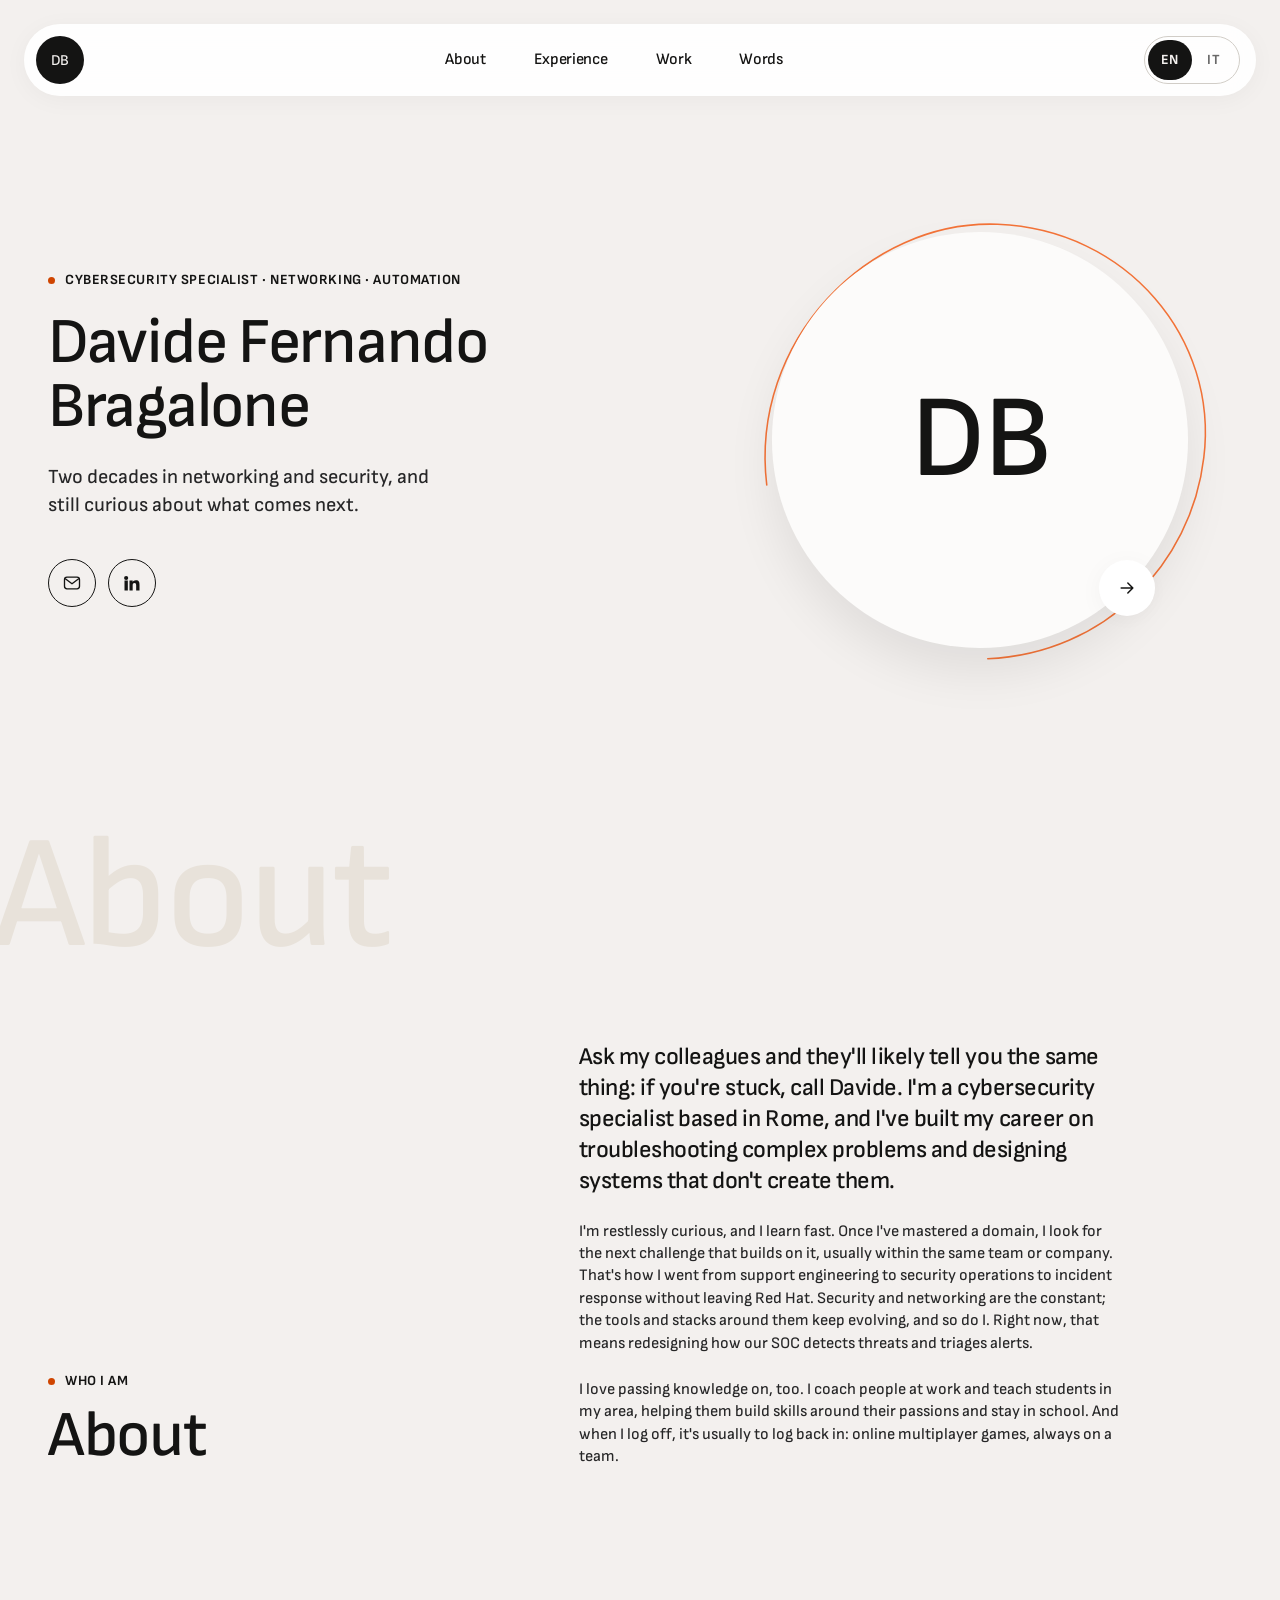
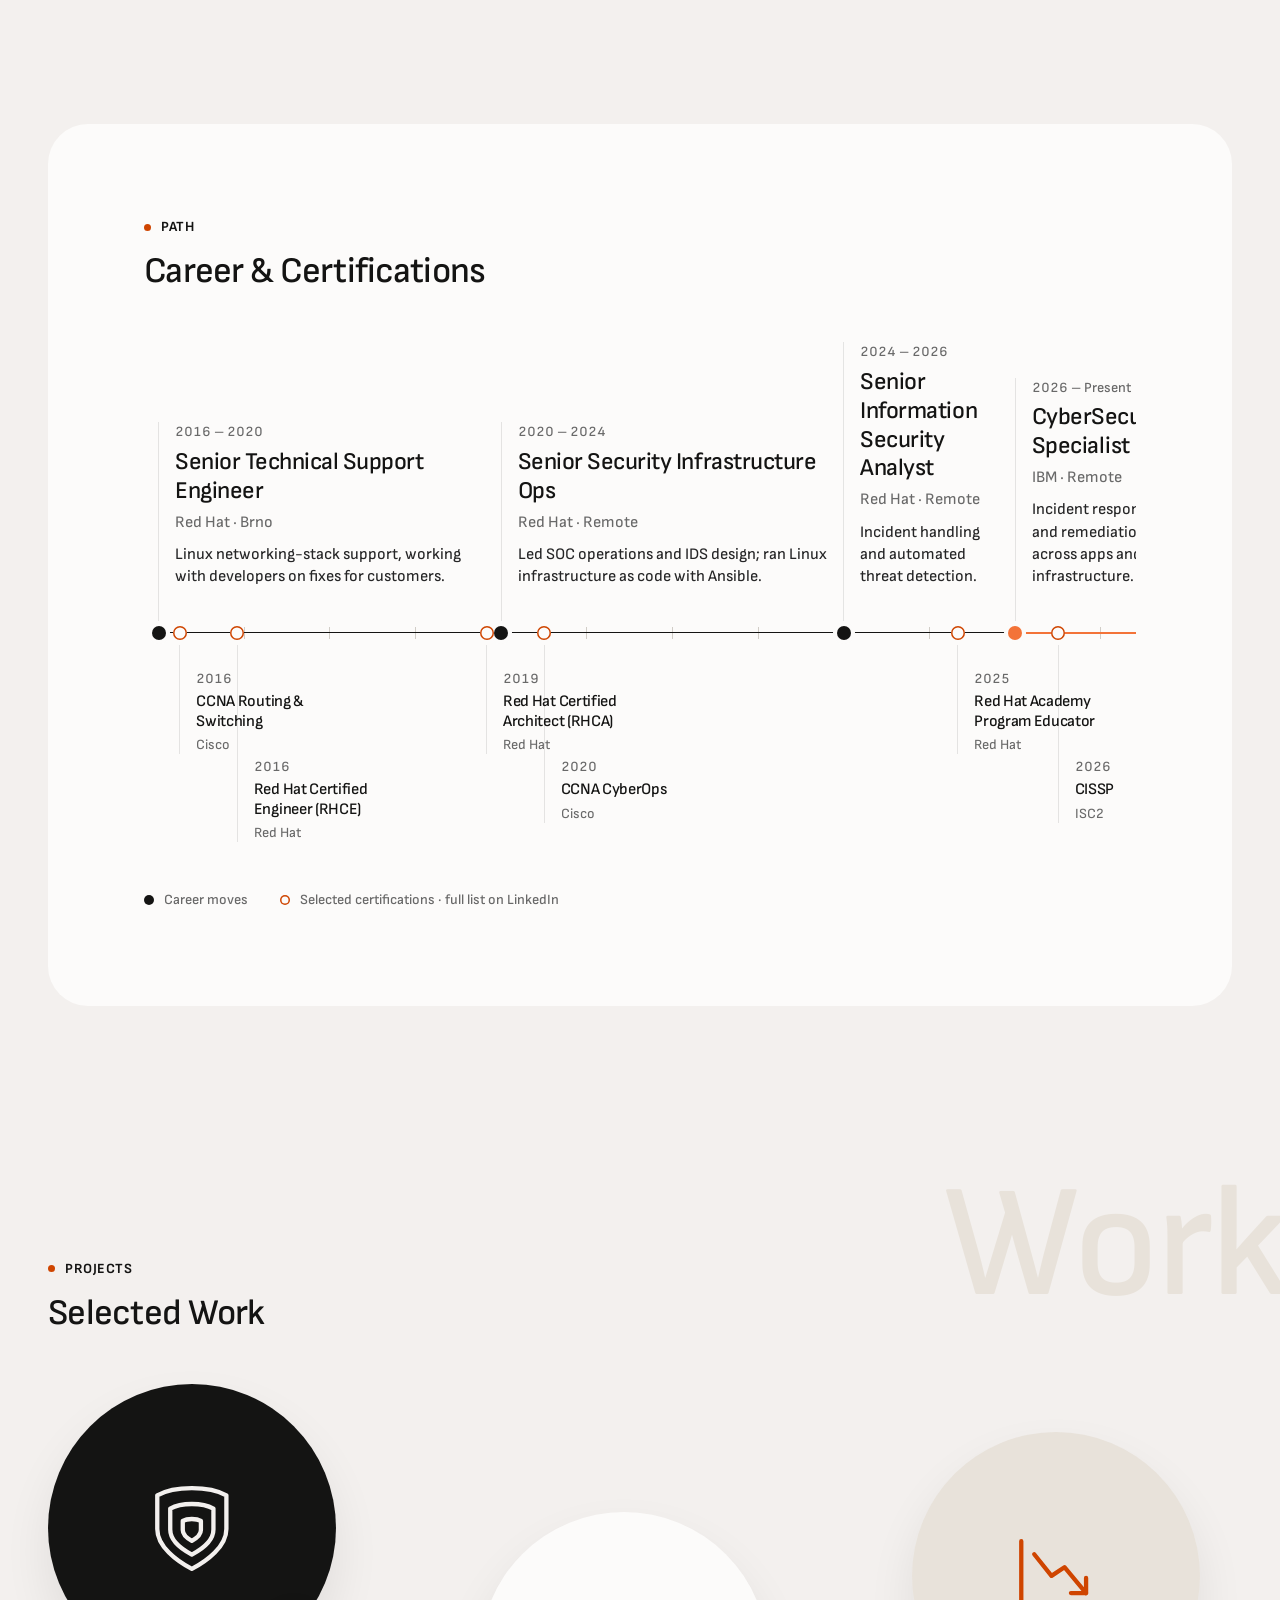
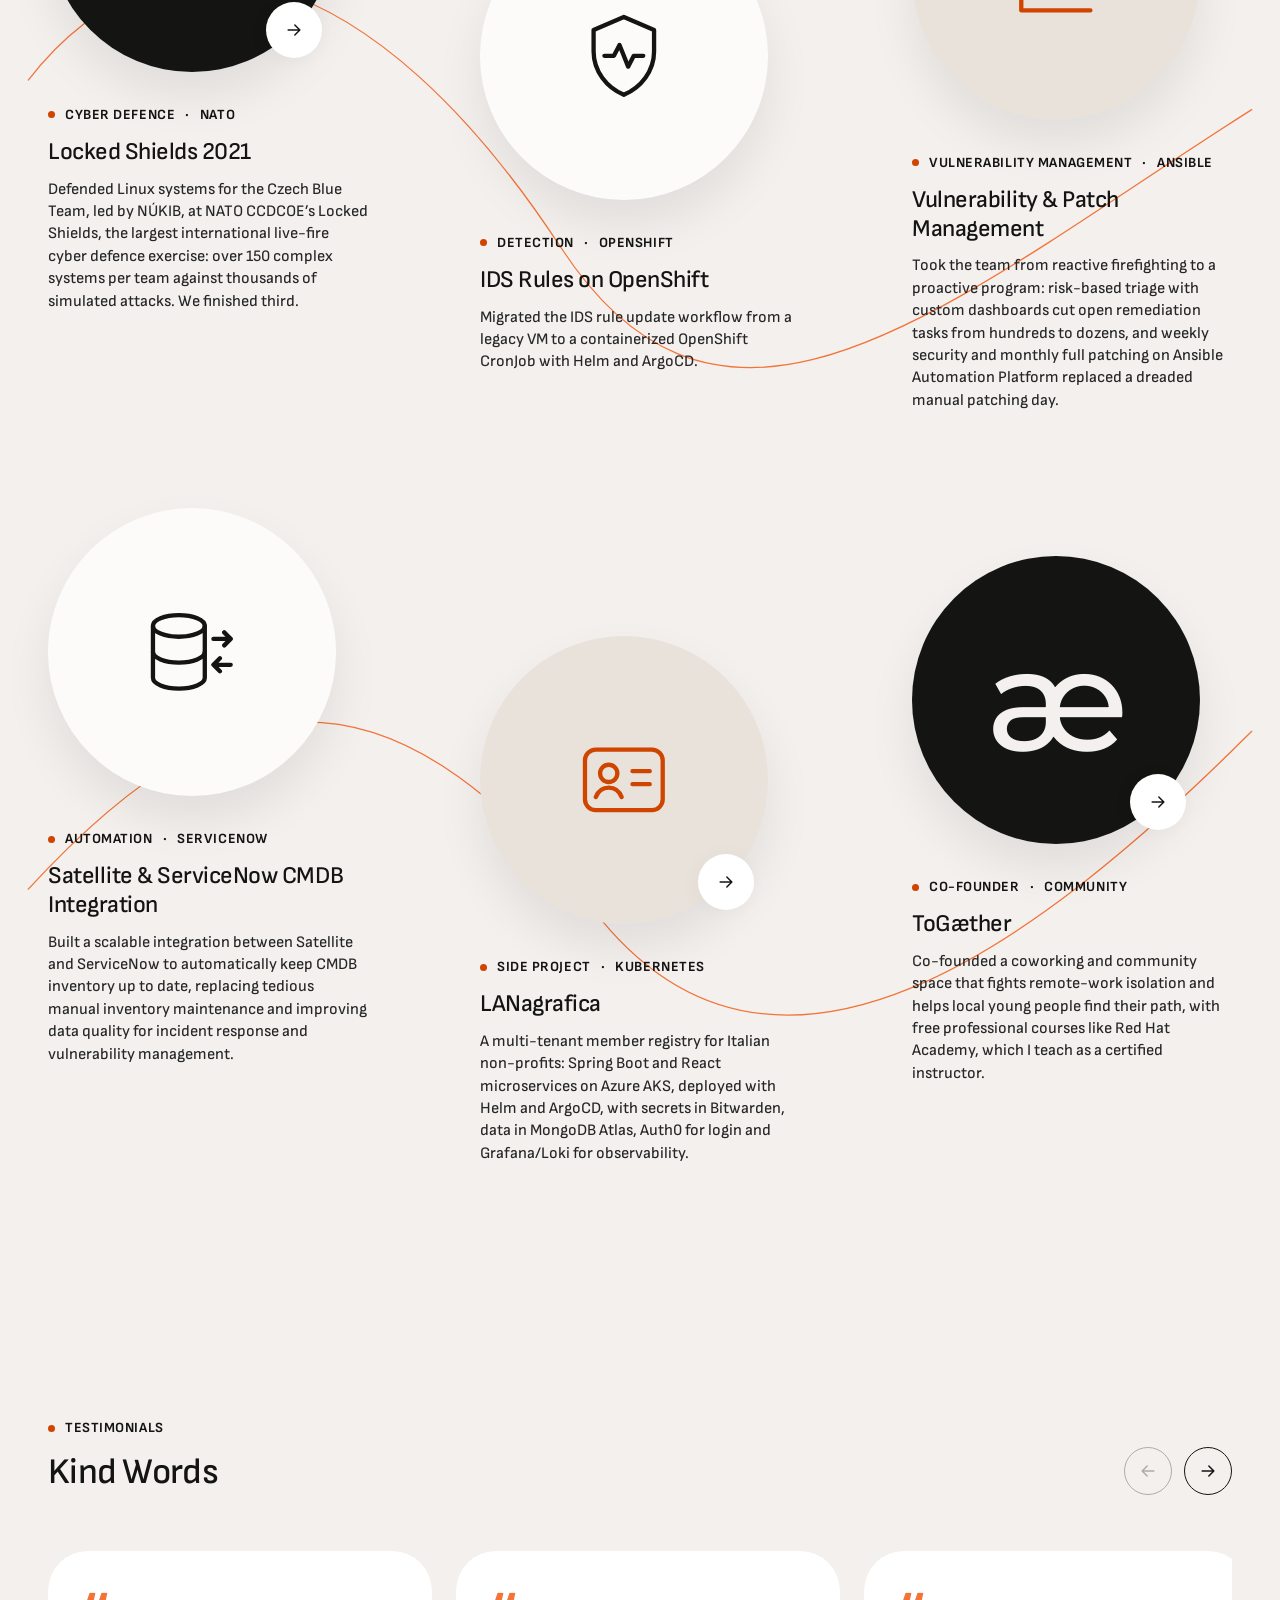
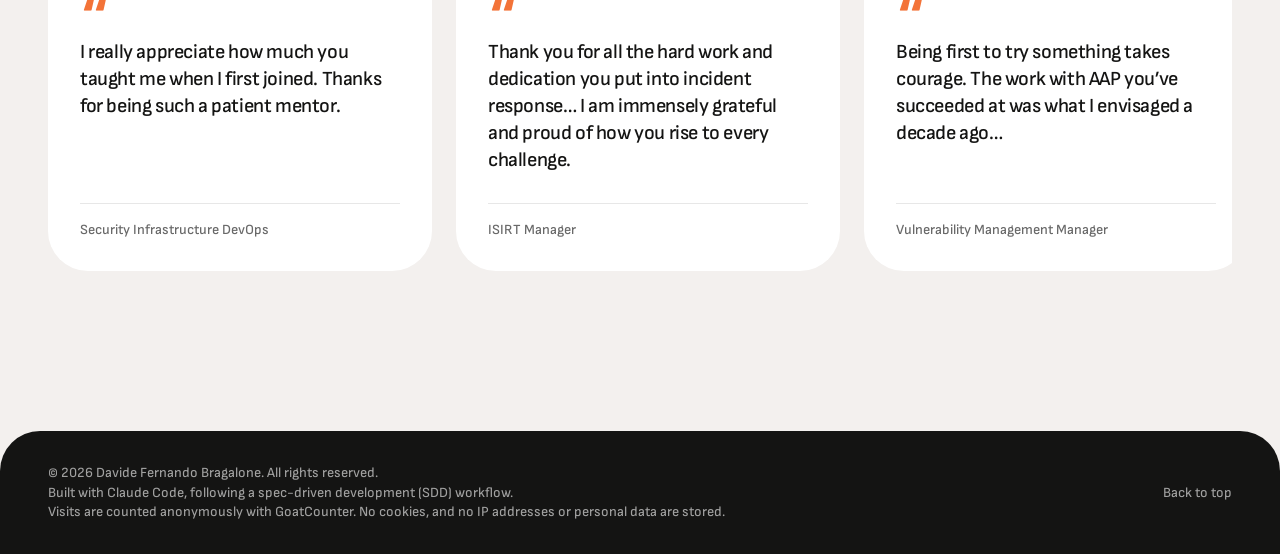
==== commit d80b831d: "copy: reframe About curiosity around growth within Red Hat Replace "move on every two or three years" ====
--- a/index.html
+++ b/index.html
@@ -6,6 +6,20 @@
   <title data-i18n="meta.title">Davide Fernando Bragalone</title>
   <meta name="color-scheme" content="light">
   <meta name="theme-color" content="#F3F0EE">
+  <meta name="description" content="CyberSecurity Specialist · Networking · Automation. Two decades in networking and security, and still curious about what comes next.">
+  <link rel="icon" type="image/png" href="./assets/img/favicon.png">
+  <link rel="apple-touch-icon" href="./assets/img/apple-touch-icon.png">
+  <!-- Link previews (LinkedIn, Slack, …): crawlers need absolute URLs here -->
+  <meta property="og:type" content="website">
+  <meta property="og:site_name" content="Davide Fernando Bragalone">
+  <meta property="og:url" content="https://arcot.github.io/">
+  <meta property="og:title" content="Davide Fernando Bragalone">
+  <meta property="og:description" content="CyberSecurity Specialist · Networking · Automation. Two decades in networking and security, and still curious about what comes next.">
+  <meta property="og:image" content="https://arcot.github.io/assets/img/og-image.png">
+  <meta property="og:image:width" content="1200">
+  <meta property="og:image:height" content="630">
+  <meta property="og:image:alt" content="Davide Fernando Bragalone: CyberSecurity Specialist · Networking · Automation">
+  <meta name="twitter:card" content="summary_large_image">
   <link rel="preconnect" href="https://fonts.googleapis.com">
   <link rel="preconnect" href="https://fonts.gstatic.com" crossorigin>
   <link rel="stylesheet" href="https://fonts.googleapis.com/css2?family=Sofia+Sans:ital,wght@0,300..800;1,300..800&display=swap">
@@ -145,7 +159,7 @@
         </header>
         <div class="about-body" data-reveal>
           <p class="about-lead" data-i18n="about.p1">Ask my colleagues and they'll likely tell you the same thing: if you're stuck, call Davide. I'm a cybersecurity specialist based in Rome, and I've built my career on troubleshooting complex problems and designing systems that don't create them.</p>
-          <p data-i18n="about.p2">I'm restlessly curious. Once I'm confident with something, I move on to something new to master, roughly every two or three years. Security and networking stay at the center while the tools and stacks around them change. At the moment that means redesigning how our SOC detects threats and triages alerts.</p>
+          <p data-i18n="about.p2">I'm restlessly curious, and I learn fast. Once I've mastered a domain, I look for the next challenge that builds on it, usually within the same team or company. That's how I went from support engineering to security operations to incident response without leaving Red Hat. Security and networking are the constant; the tools and stacks around them keep evolving, and so do I. Right now, that means redesigning how our SOC detects threats and triages alerts.</p>
           <p data-i18n="about.p3">I love passing knowledge on, too. I coach people at work and teach students in my area, helping them build skills around their passions and stay in school. And when I log off, it's usually to log back in: online multiplayer games, always on a team.</p>
         </div>
       </div>
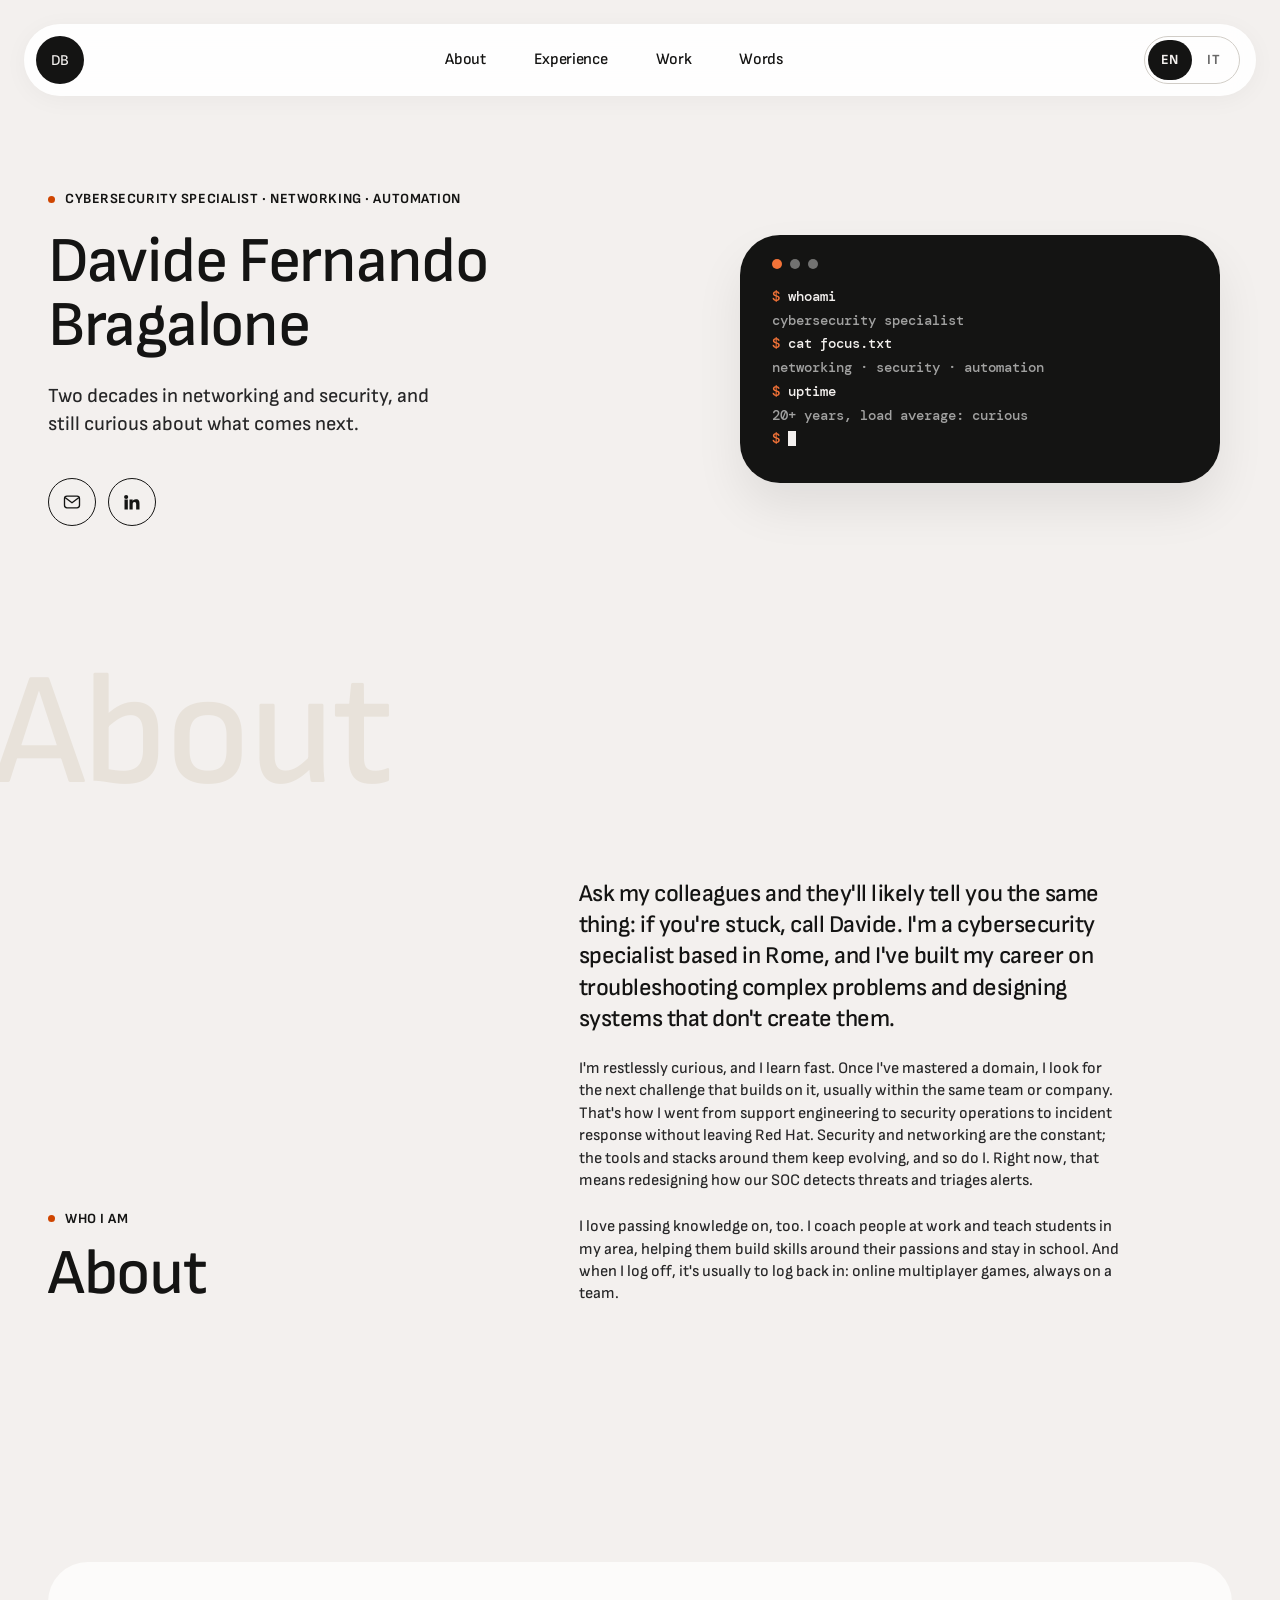
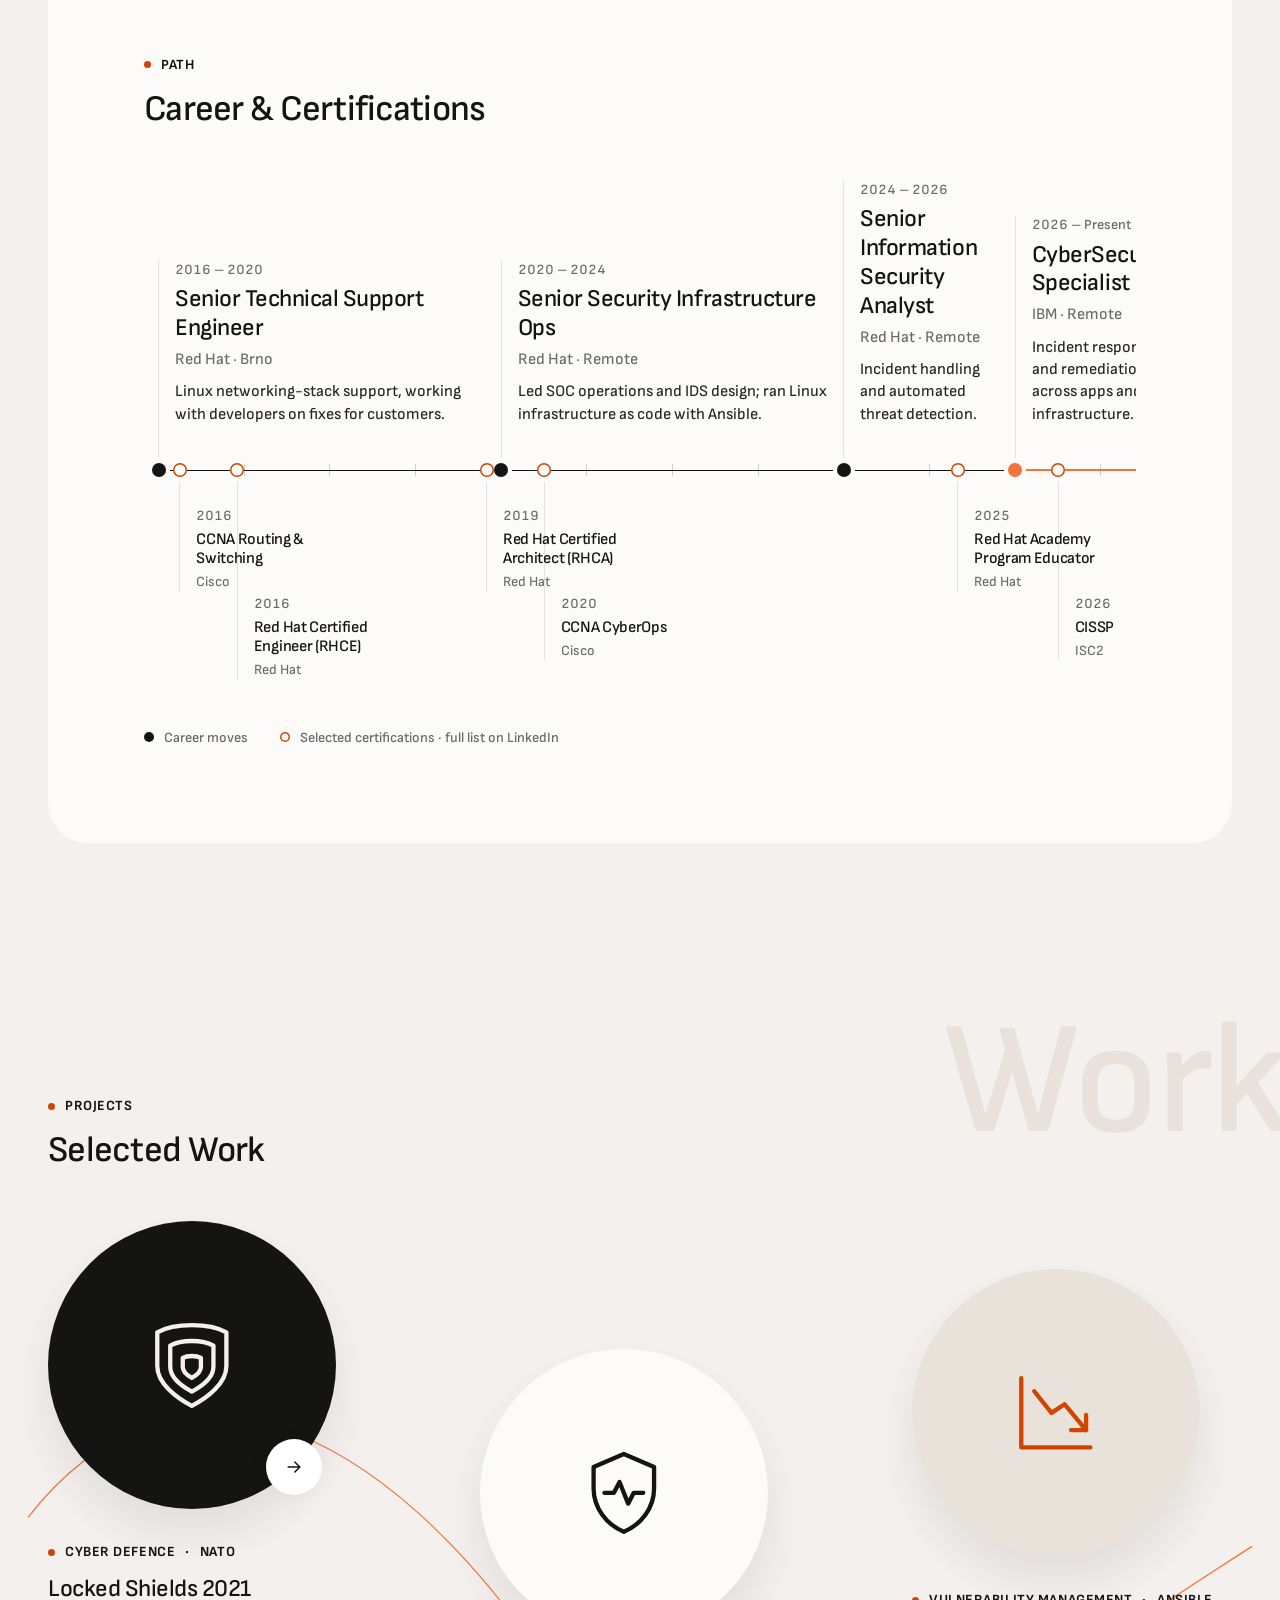
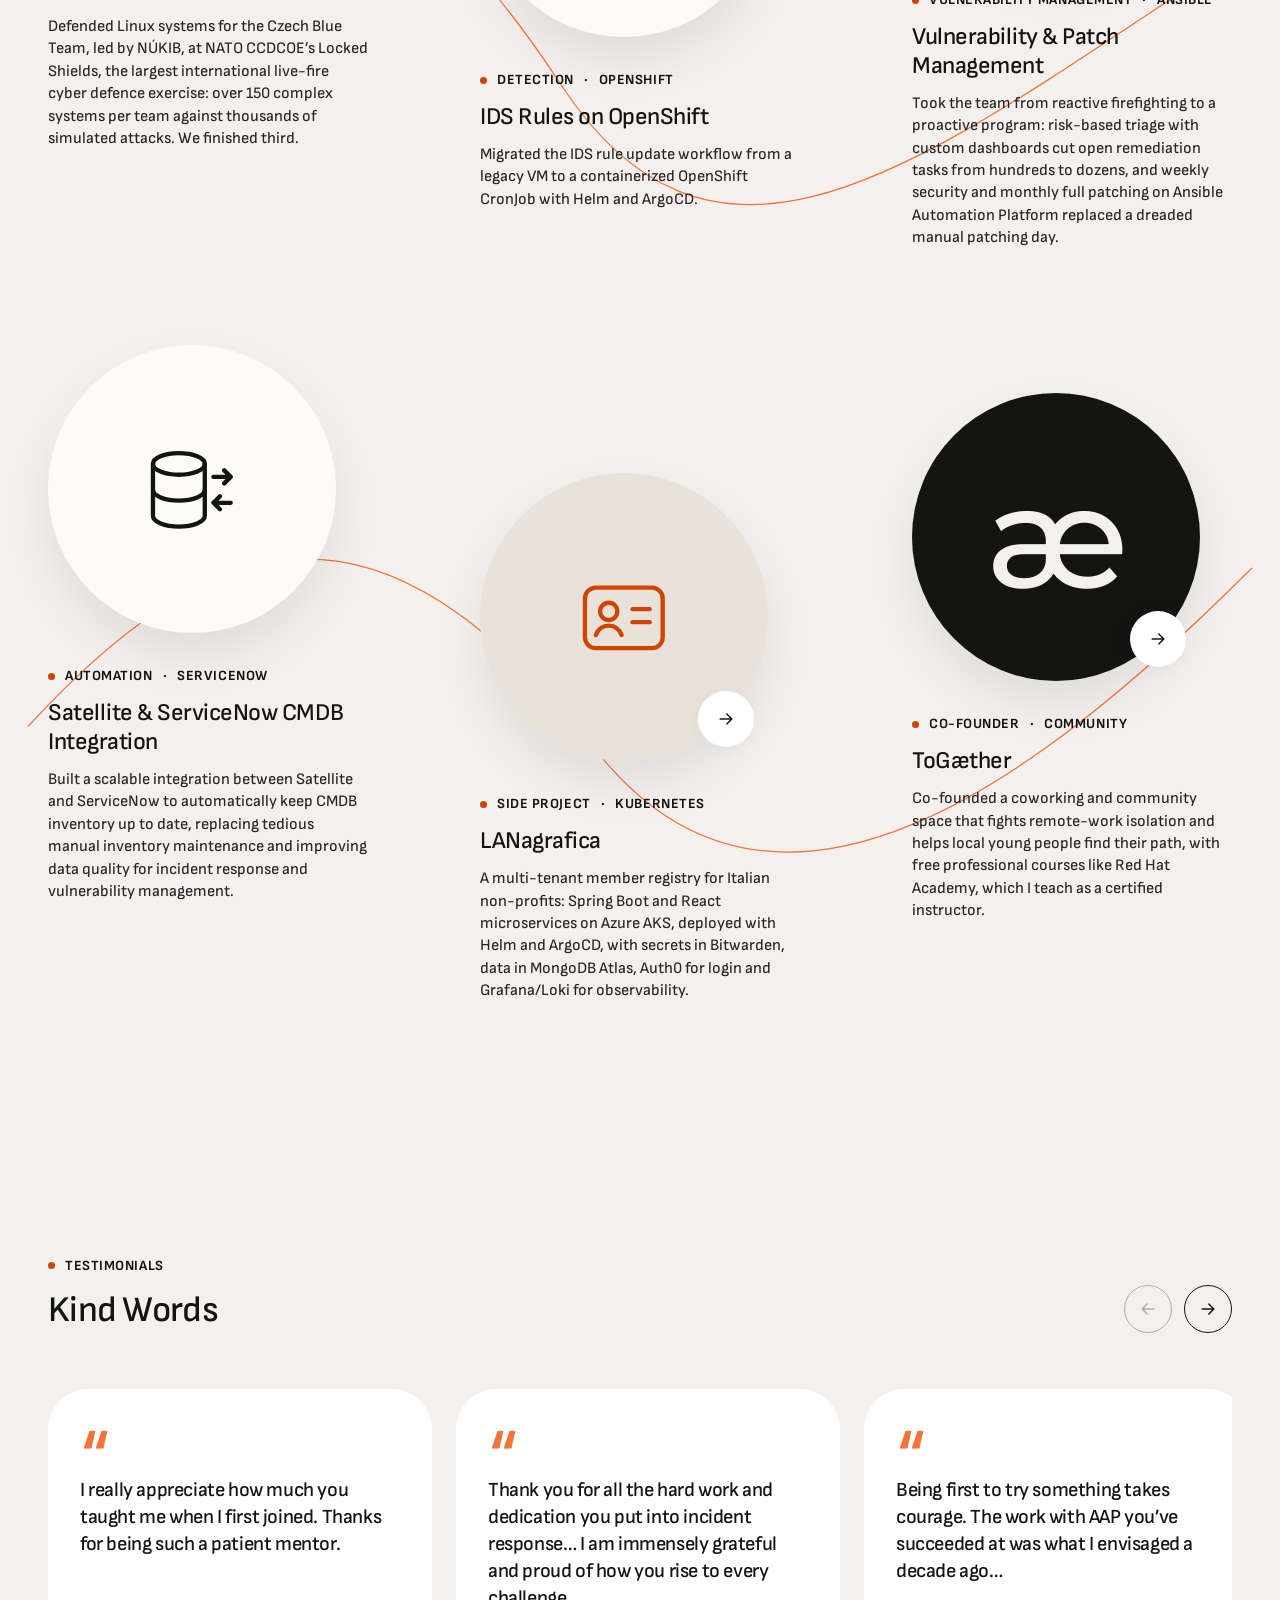
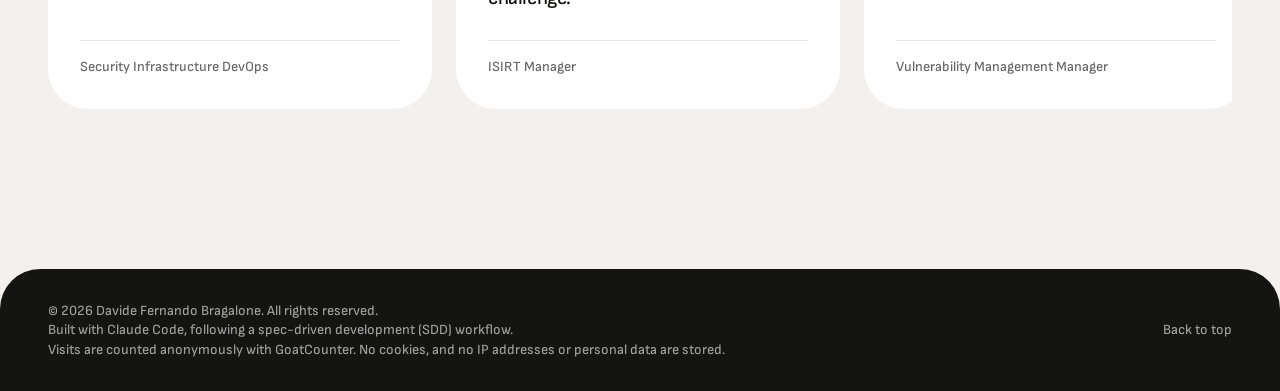
==== commit d10f1f88: "feat: replace the hero monogram with a terminal card The circle with the "DB" initials repeated the " ====
--- a/index.html
+++ b/index.html
@@ -22,7 +22,7 @@
   <meta name="twitter:card" content="summary_large_image">
   <link rel="preconnect" href="https://fonts.googleapis.com">
   <link rel="preconnect" href="https://fonts.gstatic.com" crossorigin>
-  <link rel="stylesheet" href="https://fonts.googleapis.com/css2?family=Sofia+Sans:ital,wght@0,300..800;1,300..800&display=swap">
+  <link rel="stylesheet" href="https://fonts.googleapis.com/css2?family=Sofia+Sans:ital,wght@0,300..800;1,300..800&family=DM+Mono&display=swap">
   <!-- Montserrat only for the ToGæther "æ" portrait glyph, subset to that one character -->
   <link rel="stylesheet" href="https://fonts.googleapis.com/css2?family=Montserrat:wght@500&text=%C3%A6&display=swap">
   <link rel="stylesheet" href="./assets/css/tokens.css">
@@ -131,20 +131,16 @@
           </ul>
         </div>
 
-        <div class="hero-visual">
-          <!-- Orbital arc around the portrait -->
-          <svg class="orbit orbit--hero" viewBox="0 0 400 400" aria-hidden="true" focusable="false">
-            <path pathLength="1" d="M28 236 C 14 120, 110 22, 214 26 C 318 30, 392 118, 380 214 C 370 300, 300 372, 206 376"/>
-          </svg>
-          <div class="portrait-wrap">
-            <!-- Swap the monogram for <img src="…" alt="…"> to show a photo; it is cropped to the circle -->
-            <div class="portrait portrait--hero">
-              <span class="portrait-mono" data-i18n="nav.monogram" aria-hidden="true">DB</span>
-            </div>
-            <a class="satellite" href="#about" data-i18n-attr="aria-label:hero.cta" aria-label="Discover">
-              <svg class="icon" aria-hidden="true" focusable="false"><use href="#i-arrow"/></svg>
-            </a>
-          </div>
+        <!-- Decorative terminal, English in both languages. It restates the eyebrow and tagline, so screen readers skip it -->
+        <div class="term" lang="en" aria-hidden="true">
+          <div class="term-dots"><i></i><i></i><i></i></div>
+          <p><span class="term-prompt">$</span> whoami</p>
+          <p class="term-out">cybersecurity specialist</p>
+          <p><span class="term-prompt">$</span> cat focus.txt</p>
+          <p class="term-out">networking · security · automation</p>
+          <p><span class="term-prompt">$</span> uptime</p>
+          <p class="term-out">20+ years, load average: curious</p>
+          <p><span class="term-prompt">$</span> <span class="term-cursor"></span></p>
         </div>
       </div>
     </section>
--- a/assets/css/tokens.css
+++ b/assets/css/tokens.css
@@ -31,6 +31,7 @@
   /* Typography — one family; contrast comes from scale, weight, tracking */
   --font: "Sofia Sans", Arial, sans-serif;
   --font-glyph: "Montserrat", var(--font); /* ToGæther "æ" portrait glyph only */
+  --font-mono: "DM Mono", ui-monospace, Menlo, monospace; /* hero terminal only */
   --w-body: 450;             /* load-bearing half-step weight */
   --w-medium: 500;
   --w-bold: 700;
@@ -47,6 +48,7 @@
   --leading-display: 1;
   --leading-title: 1.2;
   --leading: 1.4;
+  --leading-code: 1.7;
 
   /* Shape — small, 20–40, or full pill; nothing in between */
   --radius-sm: 4px;
@@ -83,6 +85,10 @@
   --nav-top: 1.5rem;         /* the pill floats, doesn't touch */
   --nav-h: 4.5rem;
 
+  /* Hero terminal */
+  --term-w: 30rem;
+  --term-dot: 0.625rem;
+
   /* Horizontal timeline */
   --htl-year: 5.5rem;        /* narrowest a year gets before the track scrolls */
   --htl-axis: 1.5rem;        /* axis band: line + year ticks */
--- a/assets/css/style.css
+++ b/assets/css/style.css
@@ -242,14 +242,10 @@
   color: var(--c-signal);
 }
 
-.portrait-glyph,
-.portrait-mono {
+.portrait-glyph {
   font-weight: var(--w-medium);
   letter-spacing: var(--tracking-tight);
   line-height: 1;
-}
-
-.portrait-glyph {
   font-family: var(--font-glyph);
   font-size: calc(var(--d) * 0.5);
 }
@@ -609,14 +605,64 @@
   --d: clamp(15rem, 34vw, 26rem);
 }
 
-.portrait-mono {
-  font-size: calc(var(--d) * 0.28);
-}
-
 .orbit--hero {
   inset: 0;
   width: 100%;
   height: 100%;
+}
+
+/* Ink terminal card beside the hero copy */
+.term {
+  width: 100%;
+  max-width: var(--term-w);
+  justify-self: center;
+  padding: var(--space-3) var(--space-4) var(--space-4);
+  border-radius: var(--radius-lg);
+  background: var(--c-ink);
+  color: var(--c-canvas);
+  box-shadow: var(--shadow-2);
+  font-family: var(--font-mono);
+  font-size: var(--text-sm);
+  line-height: var(--leading-code);
+}
+
+.term p {
+  margin: 0;
+  overflow-wrap: anywhere;
+}
+
+.term-dots {
+  display: flex;
+  gap: var(--space-1);
+  margin-bottom: var(--space-2);
+}
+
+.term-dots i {
+  width: var(--term-dot);
+  height: var(--term-dot);
+  border-radius: 50%;
+  background: var(--c-white-40);
+}
+
+.term-dots i:first-child {
+  background: var(--c-orbit);
+}
+
+.term-prompt {
+  color: var(--c-orbit);
+}
+
+.term-out {
+  margin-bottom: var(--space-1);
+  color: var(--c-white-60);
+}
+
+.term-cursor {
+  display: inline-block;
+  width: 0.55em;
+  height: 1.1em;
+  background: var(--c-canvas);
+  vertical-align: -0.2em;
 }
 
 /* ---------- About ---------- */
@@ -1169,7 +1215,8 @@
   }
 
   .js .hero-copy > *,
-  .js .hero .portrait-wrap {
+  .js .hero .portrait-wrap,
+  .js .hero .term {
     animation: rise var(--dur-slow) var(--ease) both;
   }
 
@@ -1177,7 +1224,18 @@
   .js .hero-copy > :nth-child(3) { animation-delay: 120ms; }
   .js .hero-copy > :nth-child(4) { animation-delay: 180ms; }
   .js .hero-copy > :nth-child(5) { animation-delay: 240ms; }
-  .js .hero .portrait-wrap { animation-delay: 150ms; }
+  .js .hero .portrait-wrap,
+  .js .hero .term { animation-delay: 150ms; }
+
+  .term-cursor {
+    animation: blink 1.1s steps(1) infinite;
+  }
+
+  @keyframes blink {
+    50% {
+      opacity: 0;
+    }
+  }
 
   @keyframes rise {
     from {
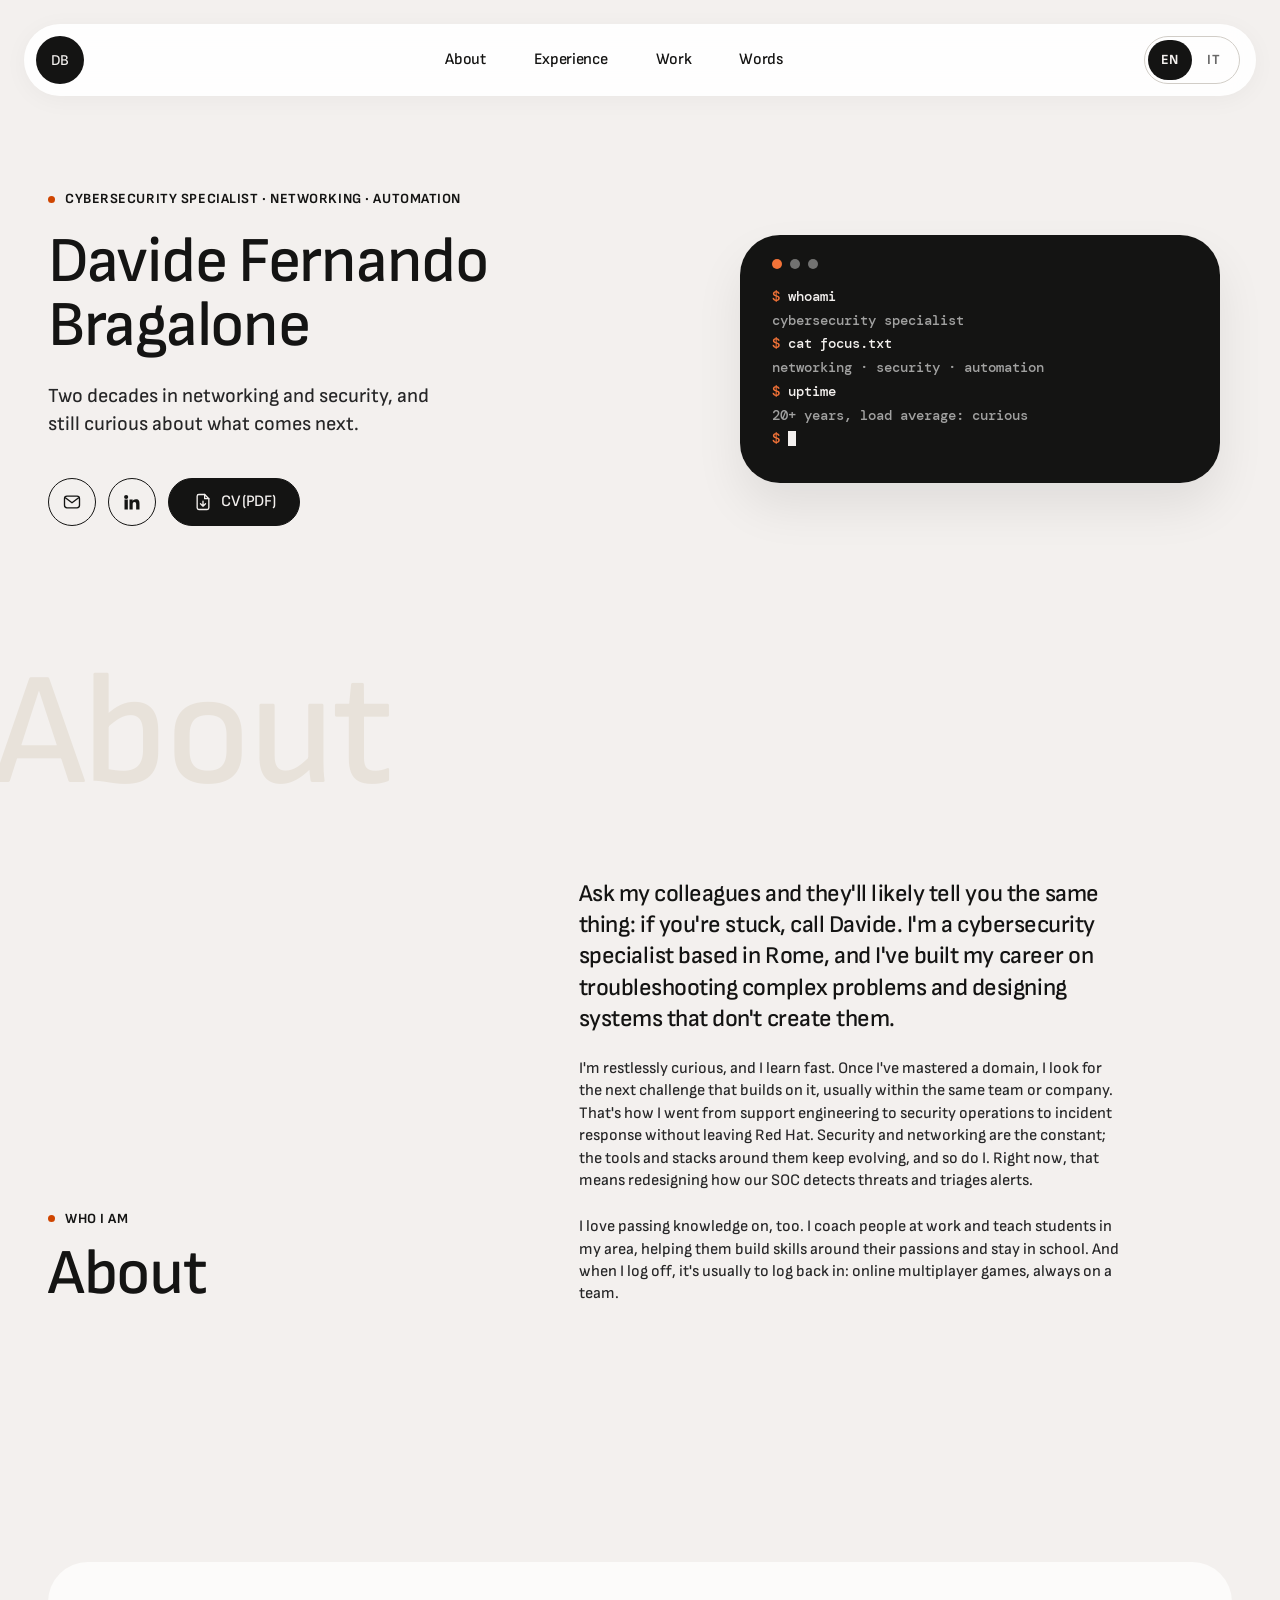
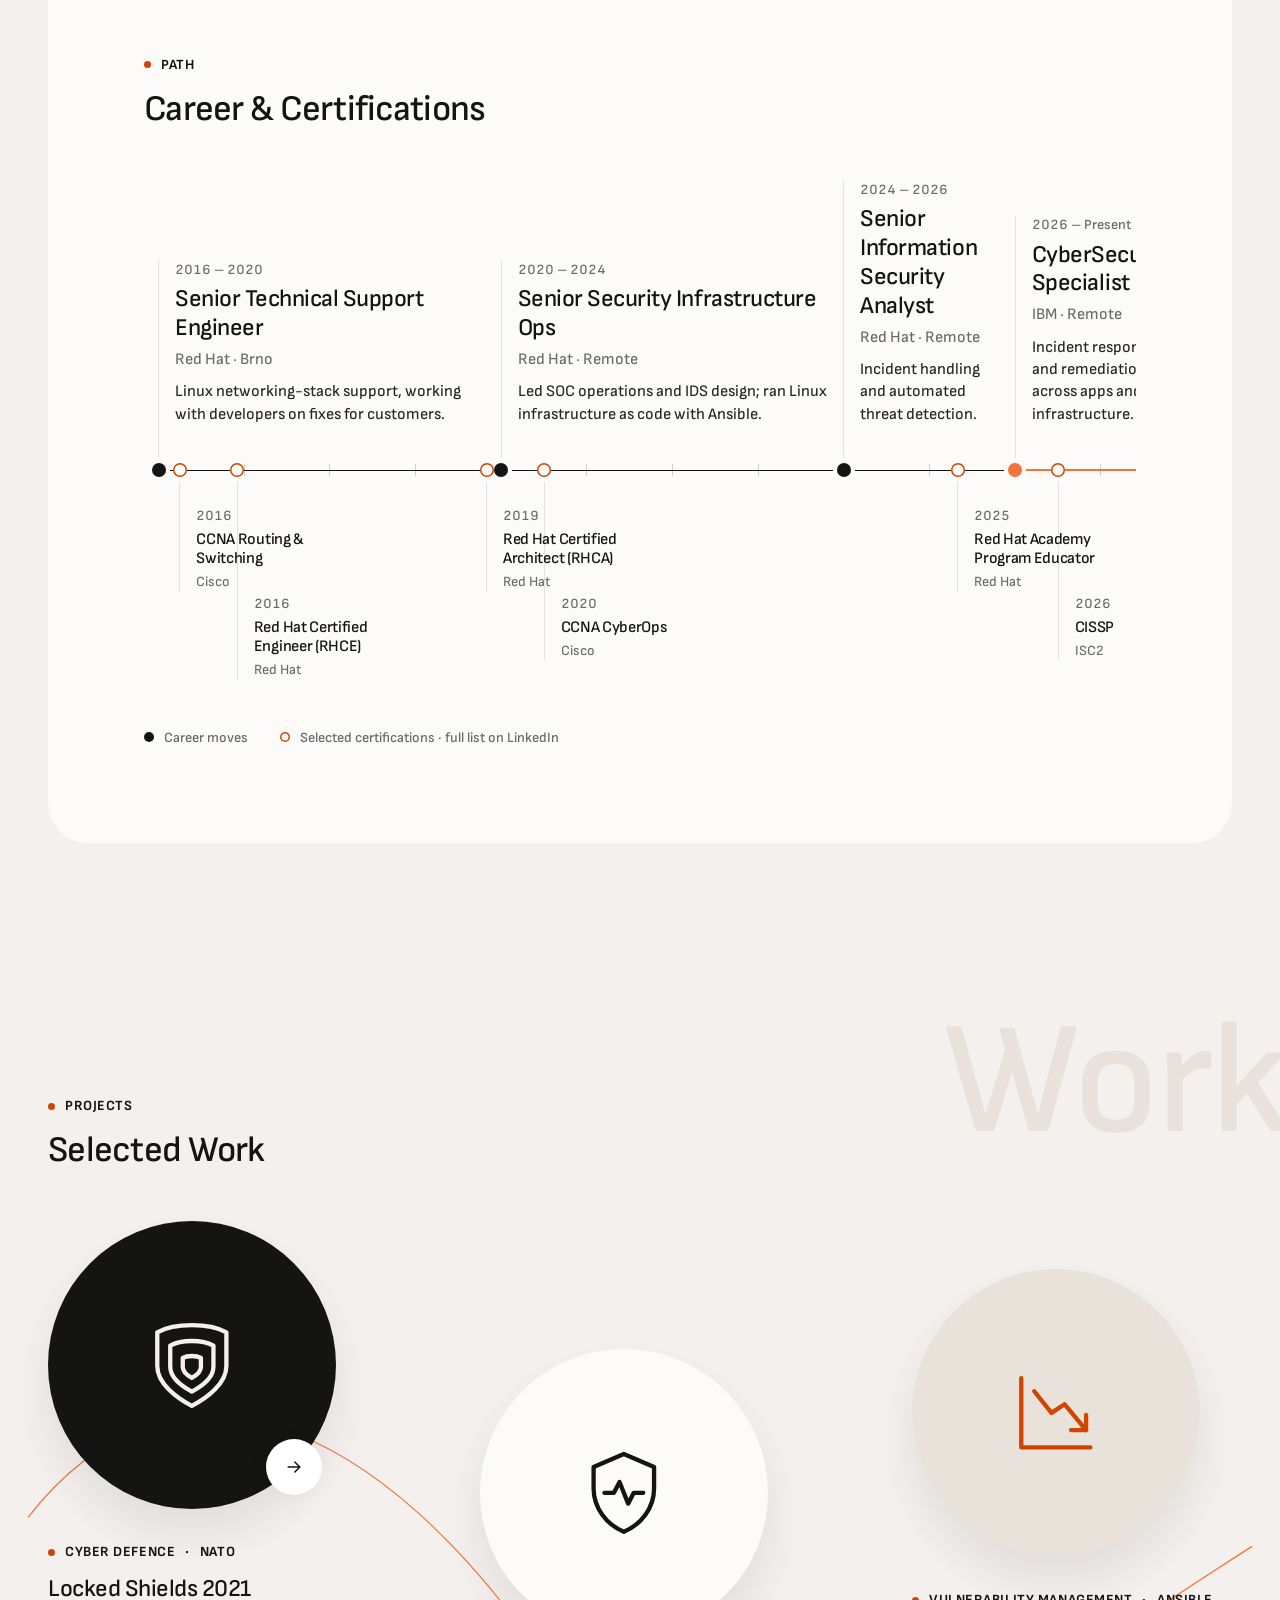
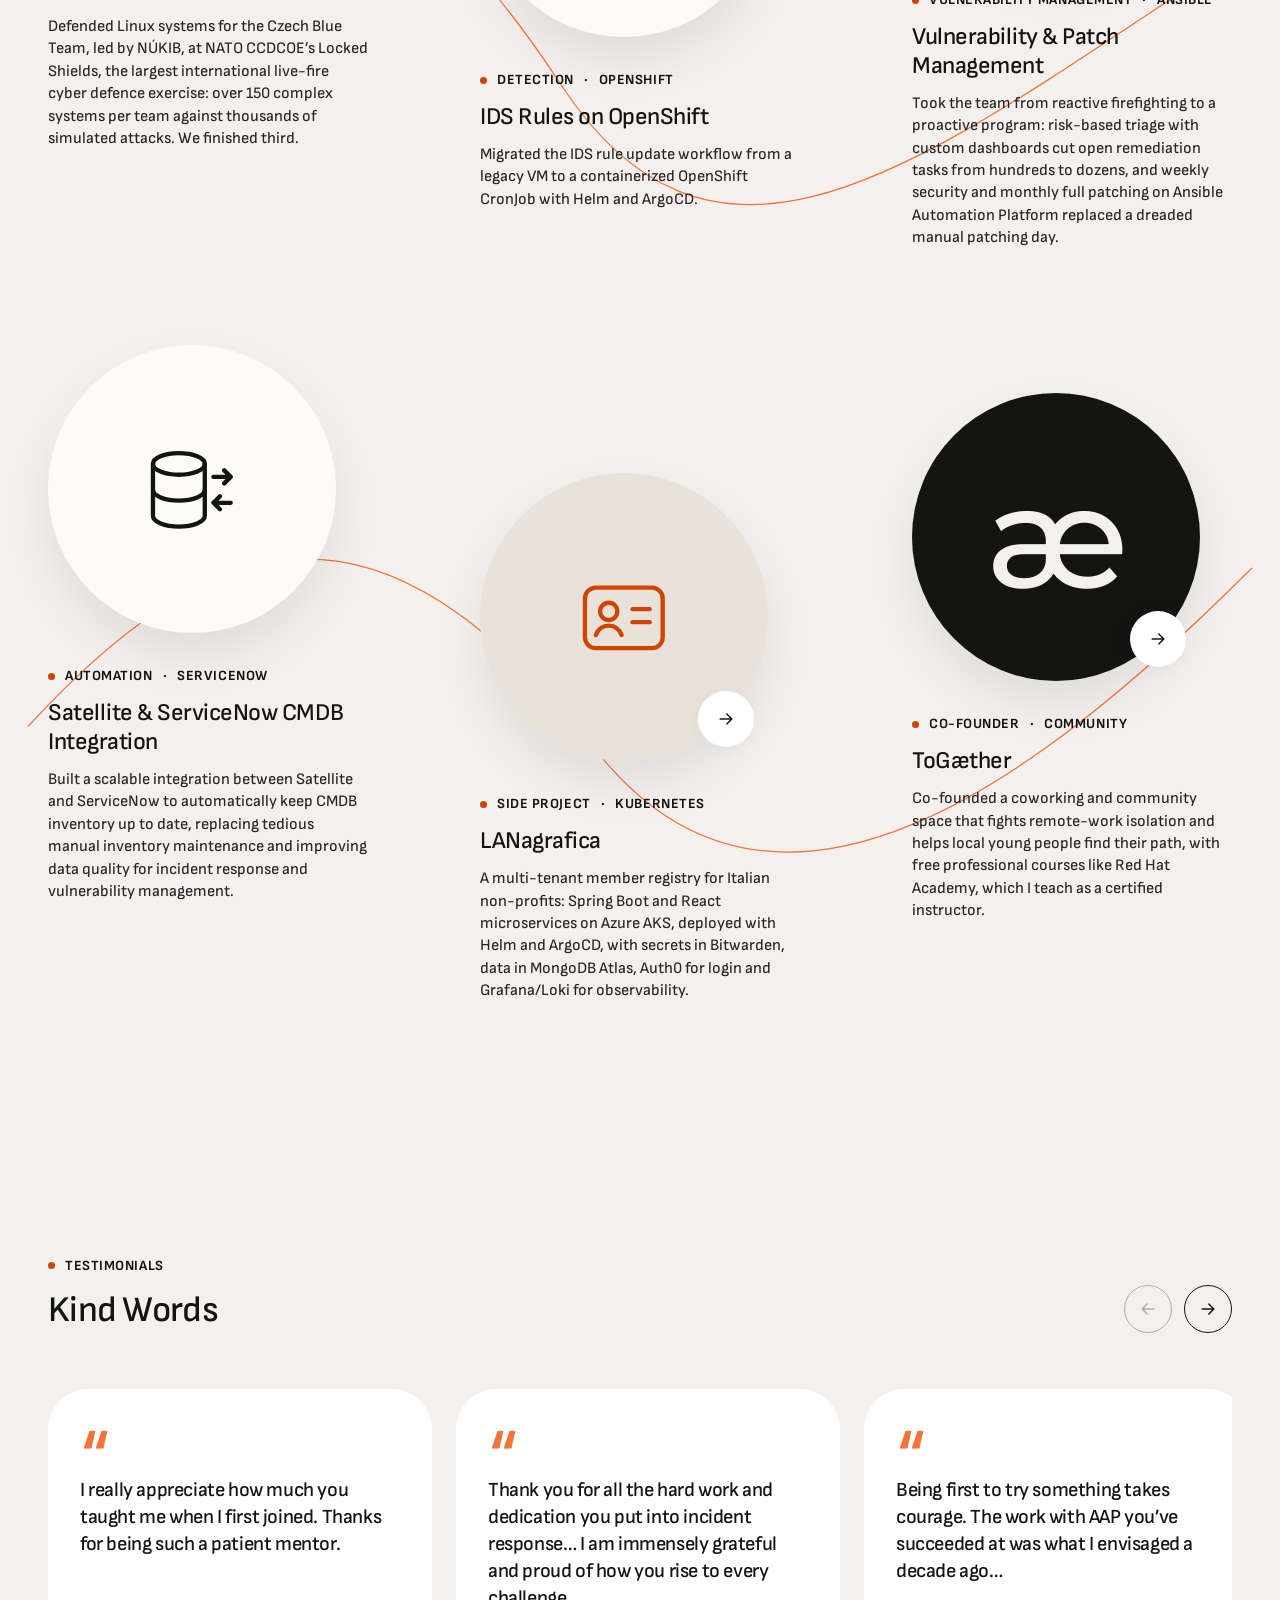
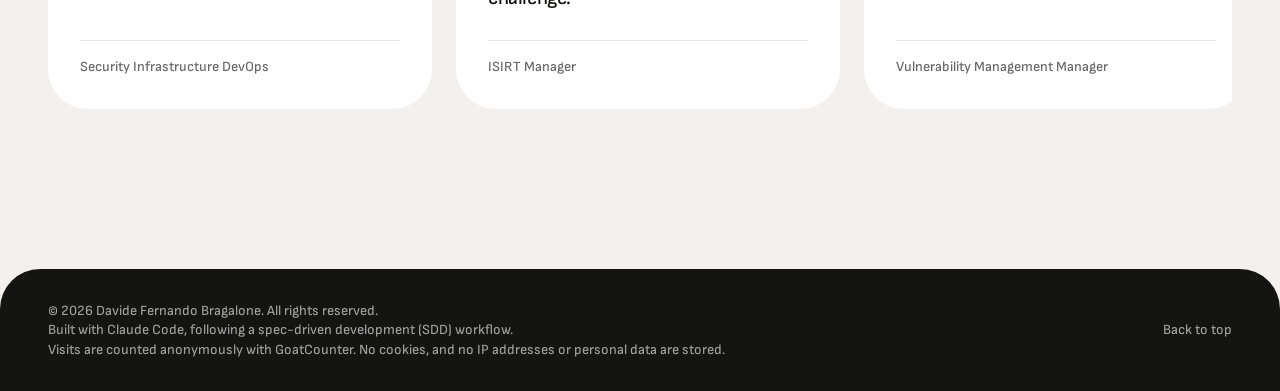
==== commit 9a1c2f5a: "feat: add a CV (PDF) button to the hero contact links The CV is hosted on Google Drive and opens in " ====
--- a/index.html
+++ b/index.html
@@ -42,7 +42,11 @@
     <symbol id="i-linkedin" viewBox="0 0 24 24" fill="currentColor">
       <path d="M4.98 3.5a2.5 2.5 0 110 5 2.5 2.5 0 010-5zM3 9h4v12H3zM9 9h3.8v1.7h.05c.53-1 1.83-2.05 3.77-2.05C20.6 8.65 21 11.2 21 14.4V21h-4v-5.9c0-1.4-.03-3.2-1.95-3.2-1.95 0-2.25 1.52-2.25 3.1V21H9z"/>
     </symbol>
-    <symbol id="i-arrow" viewBox="0 0 24 24" fill="none" stroke="currentColor" stroke-width="1.8" stroke-linecap="round" stroke-linejoin="round">
+    <symbol id="i-cv" viewBox="0 0 24 24" fill="none" stroke="currentColor" stroke-width="1.6" stroke-linecap="round" stroke-linejoin="round">
+      <path d="M14 3H7a2 2 0 00-2 2v14a2 2 0 002 2h10a2 2 0 002-2V8z"/>
+      <path d="M14 3v5h5M12 11v6M9 14l3 3 3-3"/>
+    </symbol>
+    <symbol id="i-arrow"viewBox="0 0 24 24" fill="none" stroke="currentColor" stroke-width="1.8" stroke-linecap="round" stroke-linejoin="round">
       <path d="M5 12h14M13 6l6 6-6 6"/>
     </symbol>
     <symbol id="i-external" viewBox="0 0 24 24" fill="none" stroke="currentColor" stroke-width="1.8" stroke-linecap="round" stroke-linejoin="round">
@@ -126,6 +130,13 @@
             <li>
               <a class="circle-btn" href="https://www.linkedin.com/in/davide-fernando-bragalone-40a007103/" rel="me" data-goatcounter-click="contact-linkedin" data-i18n-attr="aria-label:links.linkedin" aria-label="LinkedIn">
                 <svg class="icon" aria-hidden="true" focusable="false"><use href="#i-linkedin"/></svg>
+              </a>
+            </li>
+            <li>
+              <a class="btn btn--primary social-cv" href="https://drive.google.com/file/d/1wzRhE4WmF61MyLNoqhLKBtoTu45Nt-Xi/view" target="_blank" rel="noopener" data-goatcounter-click="contact-cv">
+                <svg class="icon" aria-hidden="true" focusable="false"><use href="#i-cv"/></svg>
+                <span data-i18n="links.cv">CV (PDF)</span>
+                <span class="sr-only" data-i18n="links.newTab">(opens in a new tab)</span>
               </a>
             </li>
           </ul>
--- a/assets/css/style.css
+++ b/assets/css/style.css
@@ -588,10 +588,17 @@
 
 .social-links {
   display: flex;
+  align-items: center;
   gap: 0.75rem;
   margin-top: var(--space-2);
   padding: 0;
   list-style: none;
+}
+
+/* Labelled CV pill, as tall as the circle buttons beside it */
+.social-cv {
+  min-height: var(--tap);
+  border-radius: var(--radius-pill);
 }
 
 .hero-visual {
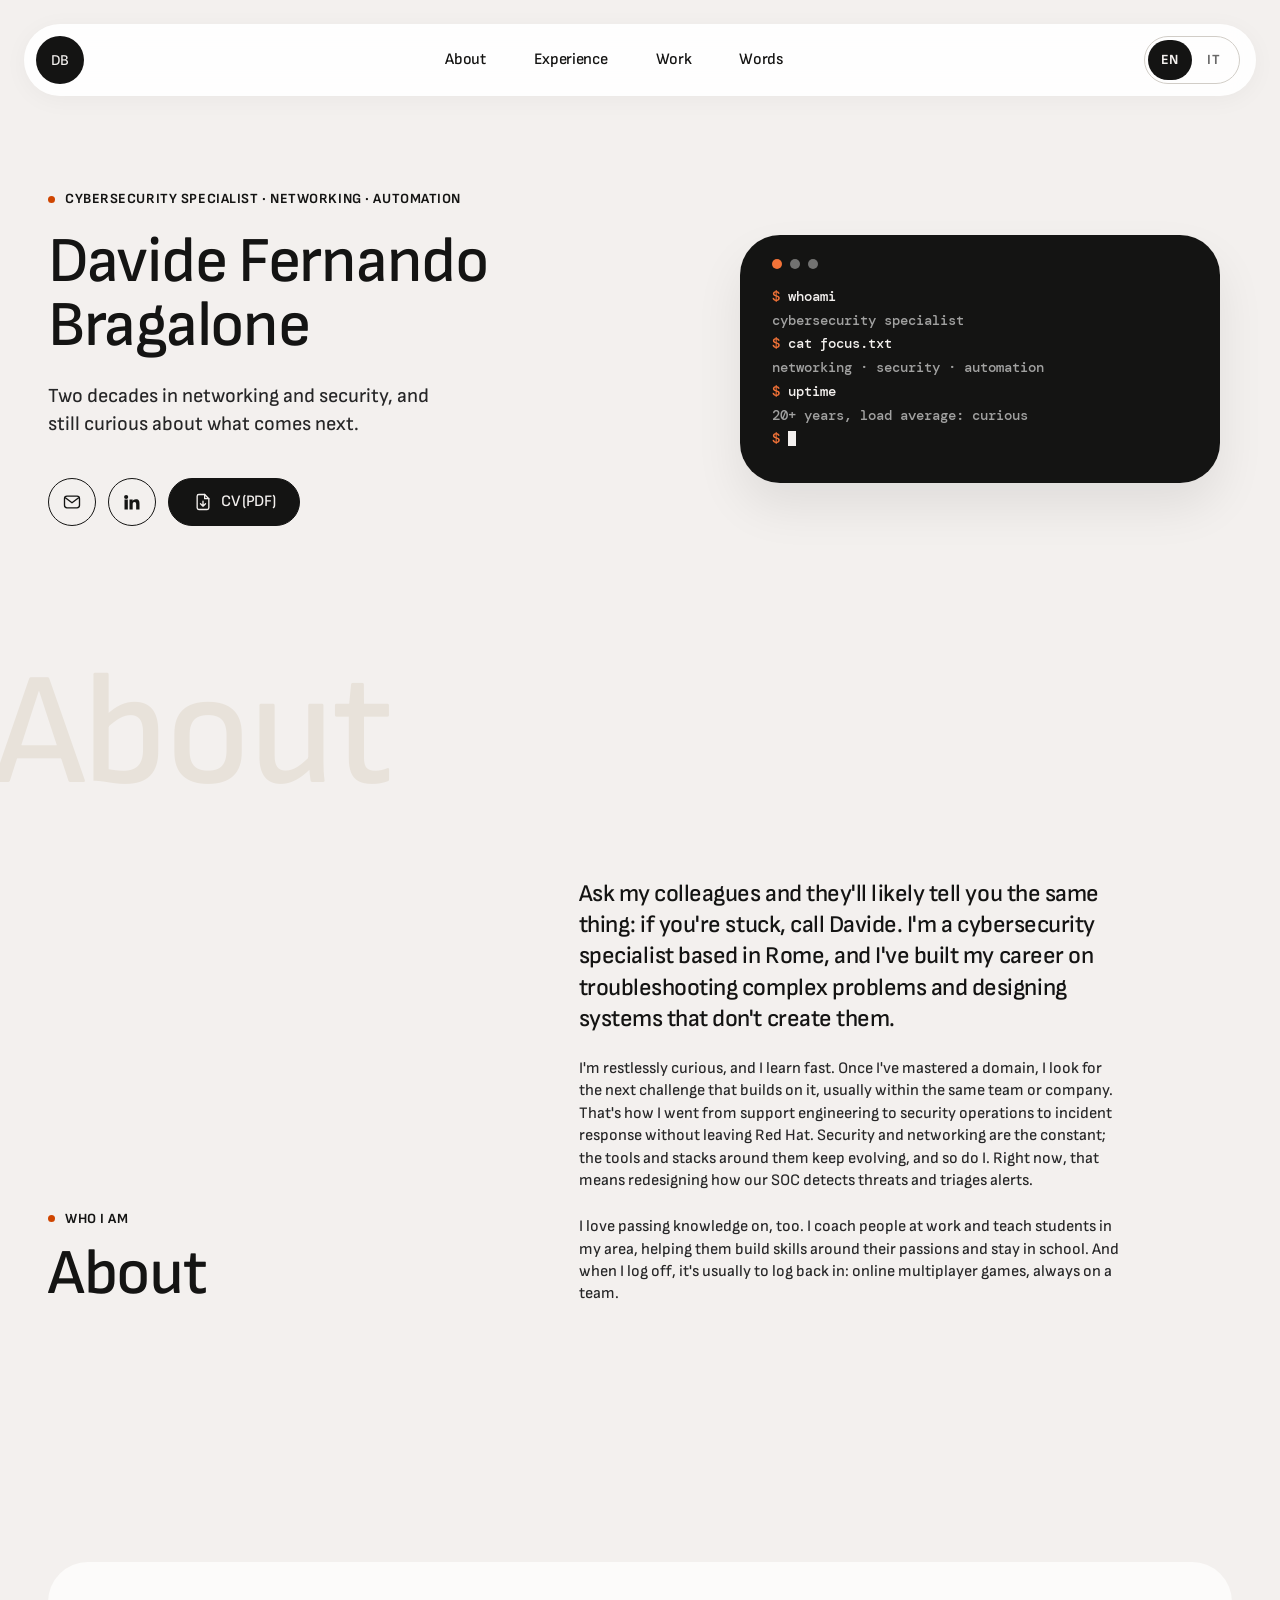
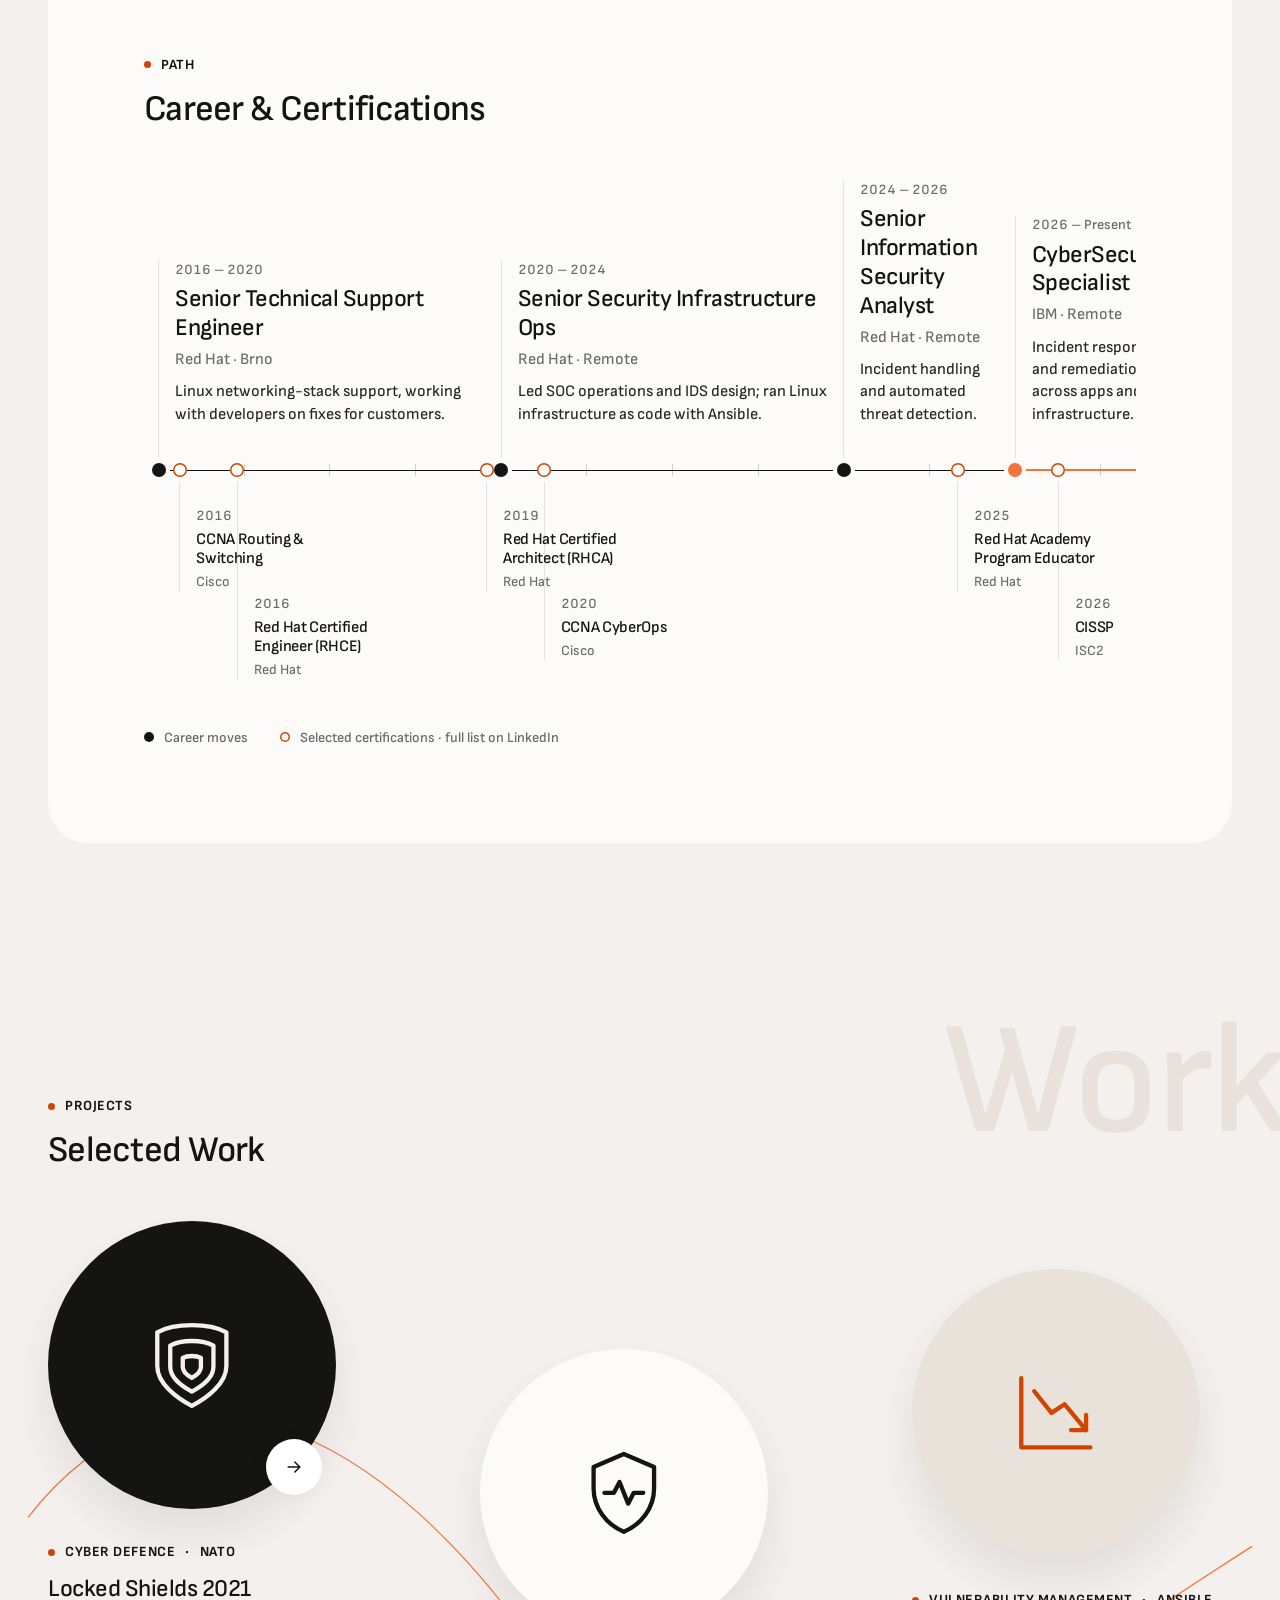
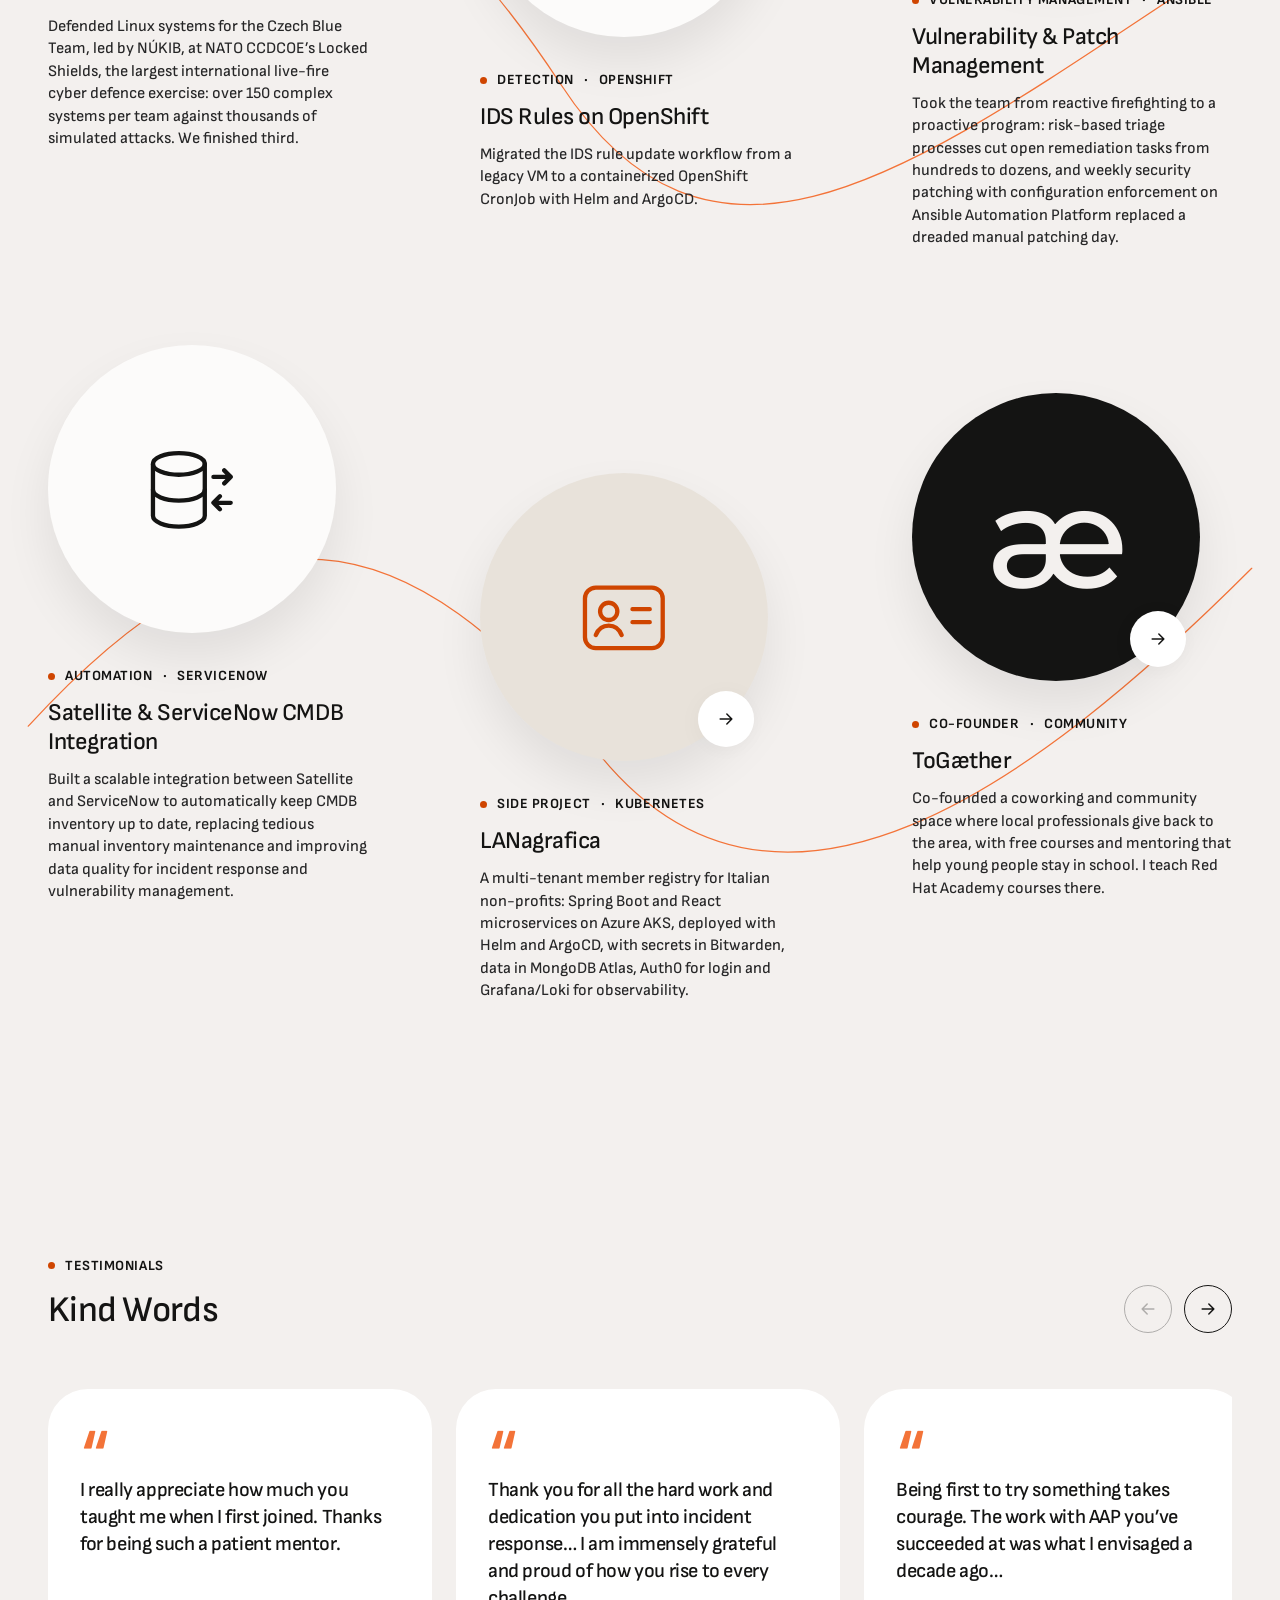
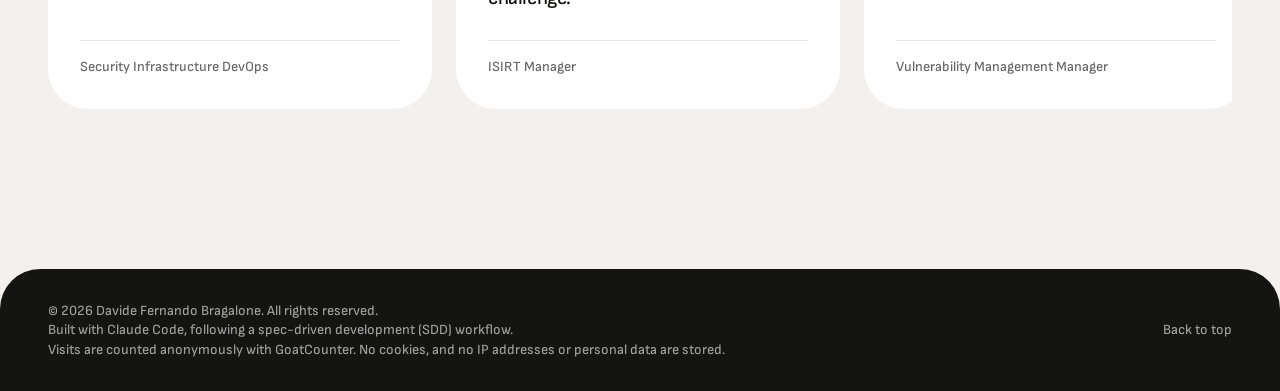
==== commit d55b0f81: "copy: correct the patching and ToGæther project blurbs Triage is process-based (not dashboards) and " ====
--- a/index.html
+++ b/index.html
@@ -305,7 +305,7 @@
                 </div>
                 <p class="eyebrow"><span data-i18n="work.3.tag1">Vulnerability Management</span> · <span data-i18n="work.3.tag2">Ansible</span></p>
                 <h3 class="card-title" id="w3-title" data-i18n="work.3.title">Vulnerability &amp; Patch Management</h3>
-                <p class="card-text" data-i18n="work.3.blurb">Took the team from reactive firefighting to a proactive program: risk-based triage with custom dashboards cut open remediation tasks from hundreds to dozens, and weekly security and monthly full patching on Ansible Automation Platform replaced a dreaded manual patching day.</p>
+                <p class="card-text" data-i18n="work.3.blurb">Took the team from reactive firefighting to a proactive program: risk-based triage processes cut open remediation tasks from hundreds to dozens, and weekly security patching with configuration enforcement on Ansible Automation Platform replaced a dreaded manual patching day.</p>
               </article>
             </li>
             <li>
@@ -343,7 +343,7 @@
                 </div>
                 <p class="eyebrow"><span data-i18n="work.6.tag1">Co-founder</span> · <span data-i18n="work.6.tag2">Community</span></p>
                 <h3 class="card-title" id="w6-title" data-i18n="work.6.title">ToGæther</h3>
-                <p class="card-text" data-i18n="work.6.blurb">Co-founded a coworking and community space that fights remote-work isolation and helps local young people find their path, with free professional courses like Red Hat Academy, which I teach as a certified instructor.</p>
+                <p class="card-text" data-i18n="work.6.blurb">Co-founded a coworking and community space where local professionals give back to the area, with free courses and mentoring that help young people stay in school. I teach Red Hat Academy courses there.</p>
               </article>
             </li>
           </ul>
